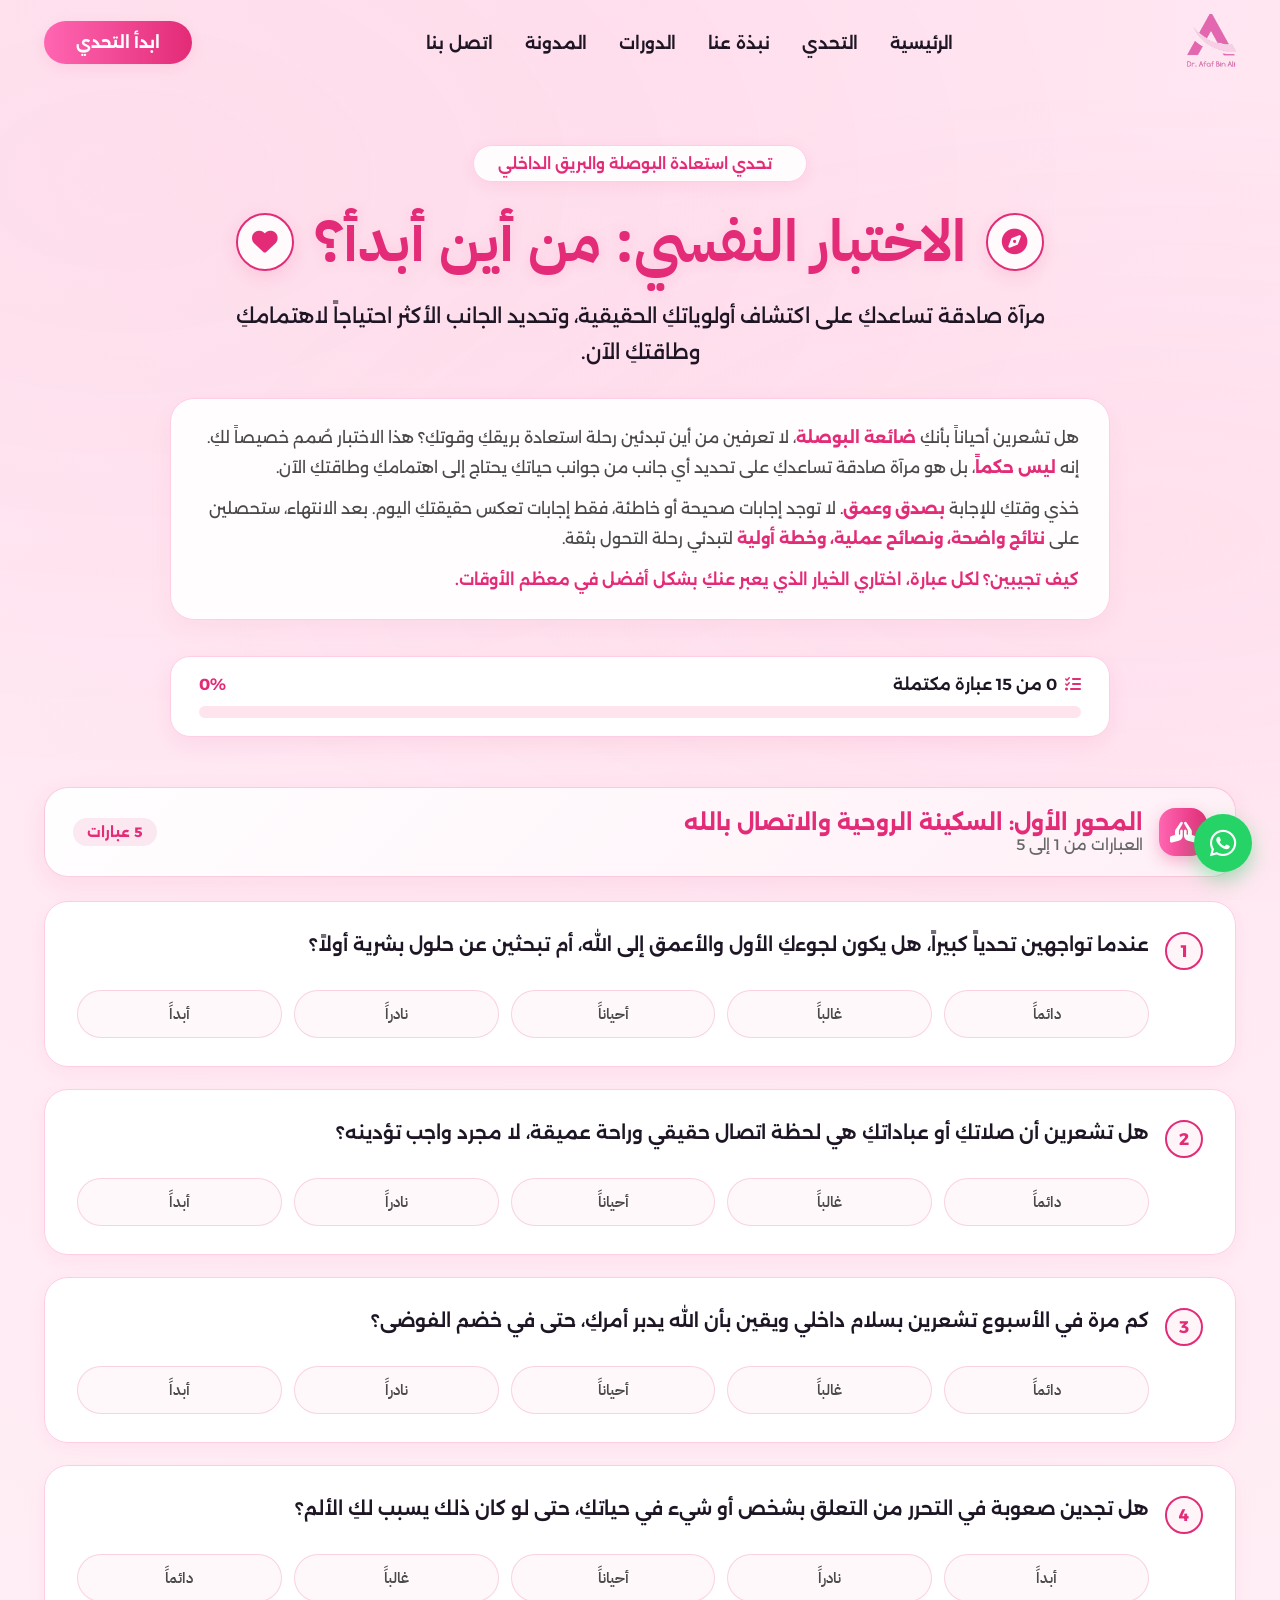
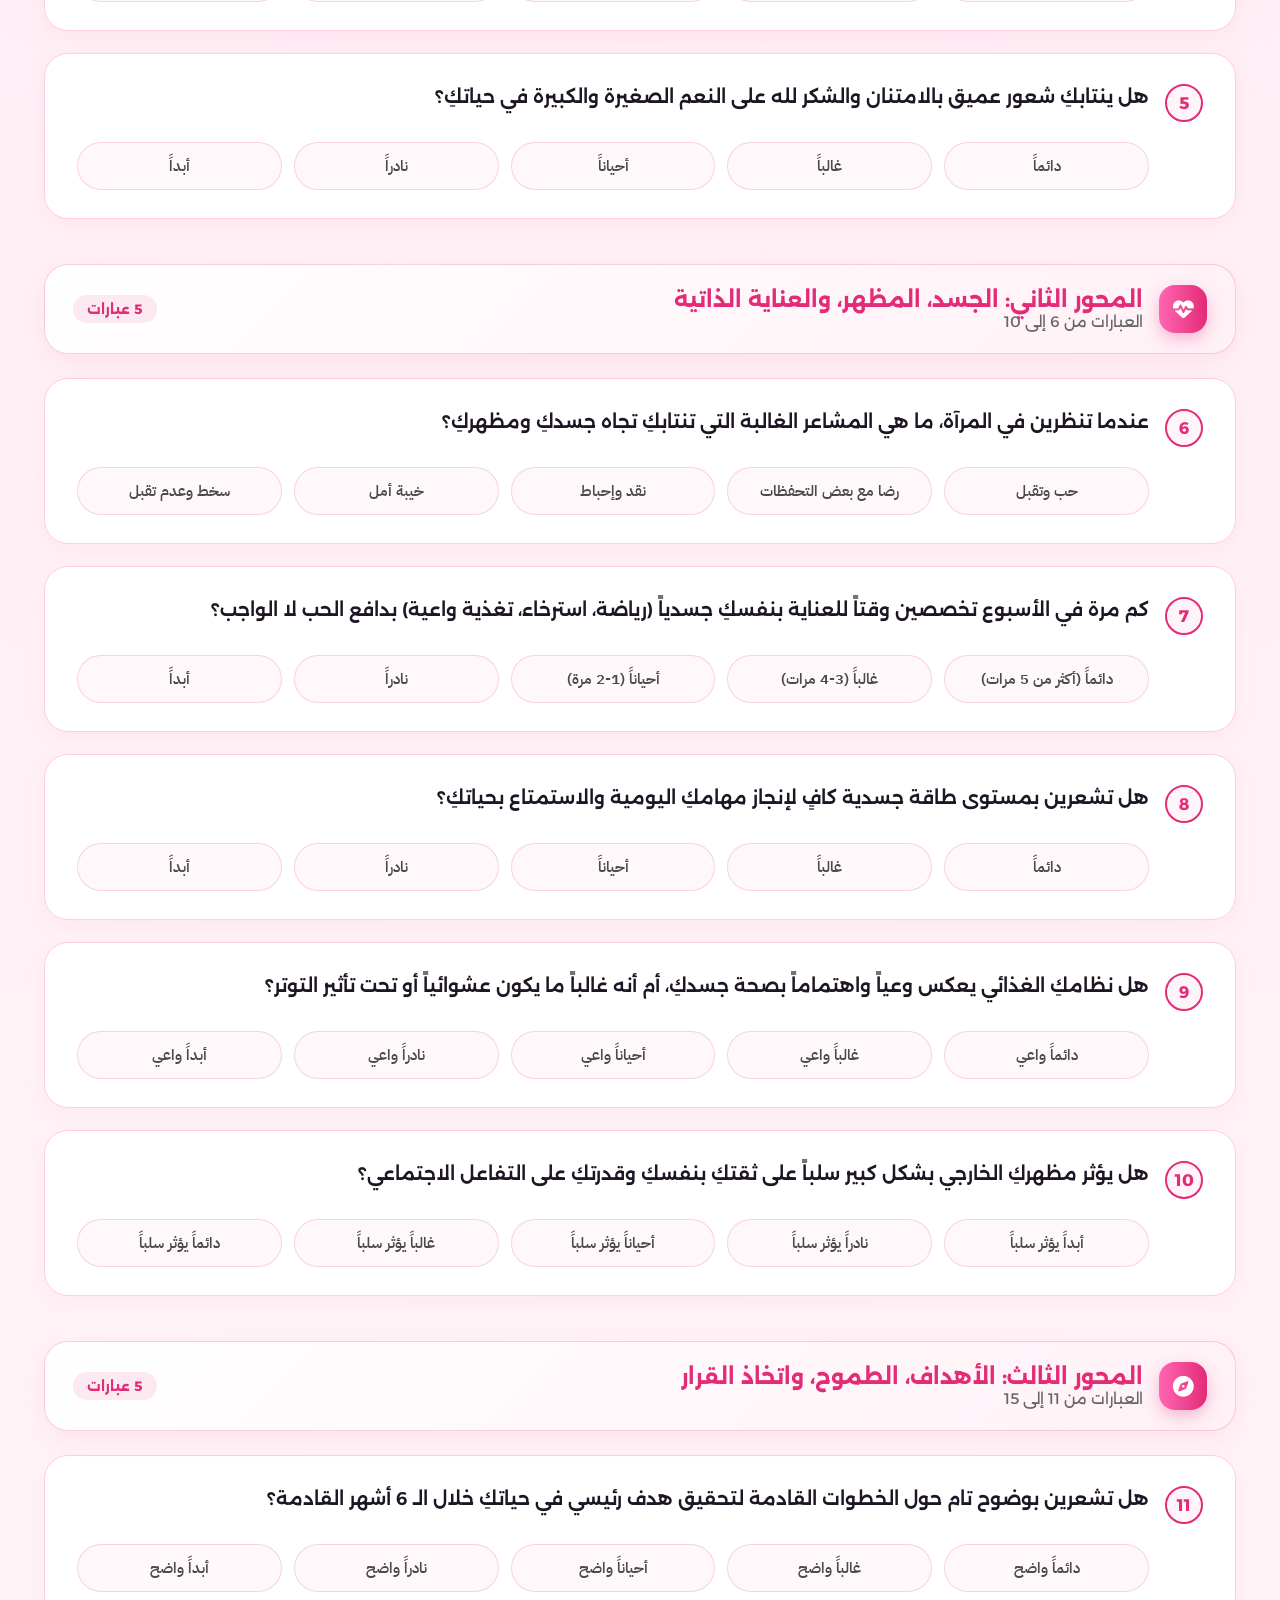
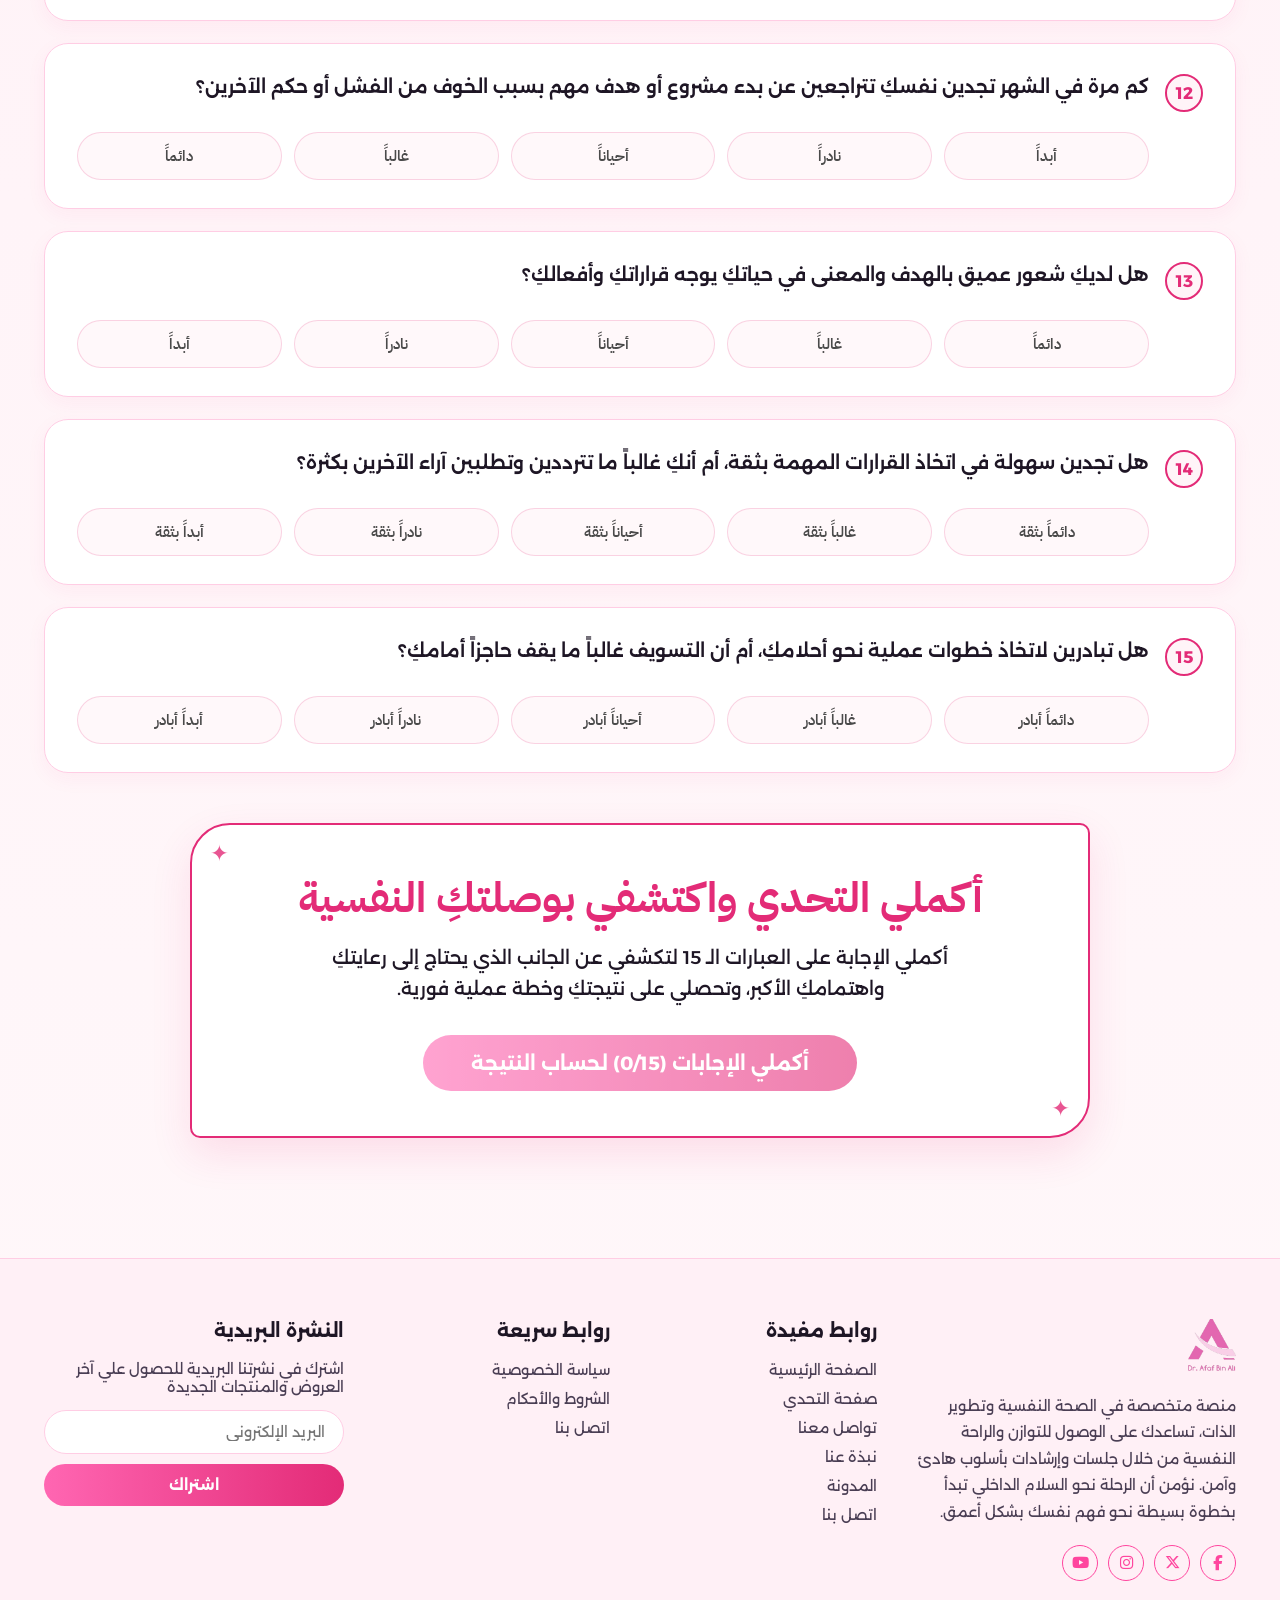
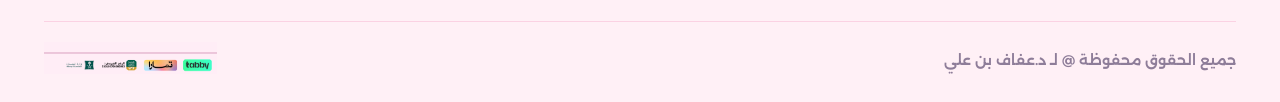
==== challenge.html @ 50ba805c "Initial commit: Complete Dr. Afaf Ben Ali website & assessment challenge page" ====
<!DOCTYPE html>
<html lang="ar" dir="rtl">
<head>
  <meta charset="UTF-8">
  <meta name="viewport" content="width=device-width, initial-scale=1.0">
  <title>الاختبار النفسي: من أين أبدأ؟ | د. عفاف بن علي</title>
  <meta name="description" content="الاختبار النفسي: مرآة صادقة تساعدكِ على اكتشاف أولوياتكِ وتحديد أي جانب من جوانب حياتكِ يحتاج إلى اهتمامكِ الآن لتبدئي رحلة استعادة بريقكِ وقوتكِ.">

  <!-- Google Fonts: IBM Plex Sans Arabic + Cairo -->
  <link rel="preconnect" href="https://fonts.googleapis.com">
  <link rel="preconnect" href="https://fonts.gstatic.com" crossorigin>
  <link href="https://fonts.googleapis.com/css2?family=Cairo:wght@400;600;700;800;900&family=IBM+Plex+Sans+Arabic:wght@400;500;600;700&display=swap" rel="stylesheet">

  <!-- Font Awesome 6 -->
  <link rel="stylesheet" href="https://cdnjs.cloudflare.com/ajax/libs/font-awesome/6.5.1/css/all.min.css">

  <!-- Main Website Styles & Challenge Specific Styles -->
  <link rel="stylesheet" href="index.css">
  <link rel="stylesheet" href="challenge.css">
</head>
<body class="challenge-body">

  <!-- ==================== HEADER / NAVBAR ==================== -->
  <header class="header" id="header">
    <div class="container">
      <nav class="navbar">
        
        <!-- Logo -->
        <a href="index.html" class="brand-logo" id="brandLogo">
          <img src="assets/logo.png" alt="د. عفاف بن علي - Dr. Afaf Ben Ali">
        </a>

        <!-- Desktop Navigation Menu -->
        <ul class="nav-menu" id="navMenu">
          <li><a href="index.html#home" class="nav-link">الرئيسية</a></li>
          <li><a href="challenge.html" class="nav-link active">التحدي</a></li>
          <li><a href="index.html#about" class="nav-link">نبذة عنا</a></li>
          <li><a href="index.html#courses" class="nav-link">الدورات</a></li>
          <li><a href="index.html#blog" class="nav-link">المدونة</a></li>
          <li><a href="index.html#contact" class="nav-link">اتصل بنا</a></li>
        </ul>

        <!-- Header CTA Button -->
        <div class="nav-cta">
          <a href="#assessmentSection" class="btn-pink-pill" id="headerCtaBtn">ابدأ التحدي</a>
        </div>

        <!-- Mobile Toggle Button -->
        <button class="mobile-toggle" id="mobileToggle" aria-label="القائمة">
          <i class="fa-solid fa-bars"></i>
        </button>

      </nav>
    </div>
  </header>

  <!-- ==================== MAIN CONTENT ==================== -->
  <main class="challenge-main">
    <div class="container">

      <!-- HERO / INTRO SECTION -->
      <section class="challenge-hero">
        <div class="challenge-badge-wrap">
          <span class="challenge-badge-icon"><i class="fa-solid fa-sparkles"></i></span>
          <span class="challenge-badge-text">تحدي استعادة البوصلة والبريق الداخلي</span>
        </div>

        <div class="challenge-title-row">
          <div class="challenge-title-emblem"><i class="fa-solid fa-compass"></i></div>
          <h1 class="challenge-h1">الاختبار النفسي: من أين أبدأ؟</h1>
          <div class="challenge-title-emblem"><i class="fa-solid fa-heart"></i></div>
        </div>

        <p class="challenge-subtitle">
          مرآة صادقة تساعدكِ على اكتشاف أولوياتكِ الحقيقية، وتحديد الجانب الأكثر احتياجاً لاهتمامكِ وطاقتكِ الآن.
        </p>

        <!-- Empathetic Orientation Box (From PDF) -->
        <div class="challenge-intro-box">
          <p>
            هل تشعرين أحياناً بأنكِ <strong>ضائعة البوصلة</strong>، لا تعرفين من أين تبدئين رحلة استعادة بريقكِ وقوتكِ؟ 
            هذا الاختبار صُمم خصيصاً لكِ. إنه <strong>ليس حكماً</strong>، بل هو مرآة صادقة تساعدكِ على تحديد أي جانب من جوانب حياتكِ يحتاج إلى اهتمامكِ وطاقتكِ الآن.
          </p>
          <p style="margin-top: 12px;">
            خذي وقتكِ للإجابة <strong>بصدق وعمق</strong>. لا توجد إجابات صحيحة أو خاطئة، فقط إجابات تعكس حقيقتكِ اليوم. بعد الانتهاء، ستحصلين على <strong>نتائج واضحة، ونصائح عملية، وخطة أولية</strong> لتبدئي رحلة التحول بثقة.
          </p>
          <p style="margin-top: 12px; margin-bottom: 0; font-weight: 600; color: var(--primary-pink);">
            كيف تجيبين؟ لكل عبارة، اختاري الخيار الذي يعبر عنكِ بشكل أفضل في معظم الأوقات.
          </p>
        </div>

        <!-- PROGRESS TRACKER CARD -->
        <div class="progress-card">
          <div class="progress-info">
            <span class="progress-label">
              <i class="fa-solid fa-list-check"></i>
              <span id="progressCount">0 من 15 عبارة مكتملة</span>
            </span>
            <span class="progress-percent" id="progressText">0%</span>
          </div>
          <div class="progress-bar-bg">
            <div class="progress-bar-fill" id="progressBarFill"></div>
          </div>
        </div>
      </section>

      <!-- ASSESSMENT QUESTIONS SECTION -->
      <section class="assessment-section" id="assessmentSection">

        <!-- ==================== المحور الأول ==================== -->
        <div class="pillar-section" id="pillar1Section">
          <div class="pillar-header">
            <div class="pillar-title-group">
              <div class="pillar-icon-badge"><i class="fa-solid fa-hands-praying"></i></div>
              <div>
                <h2 class="pillar-title">المحور الأول: السكينة الروحية والاتصال بالله</h2>
                <span style="font-size: 0.95rem; color: #666;">العبارات من 1 إلى 5</span>
              </div>
            </div>
            <span class="pillar-tag">5 عبارات</span>
          </div>

          <!-- Q1 -->
          <div class="question-card" id="qCard1">
            <div class="question-top">
              <div class="question-number">1</div>
              <h3 class="question-text">عندما تواجهين تحدياً كبيراً، هل يكون لجوءكِ الأول والأعمق إلى الله، أم تبحثين عن حلول بشرية أولاً؟</h3>
            </div>
            <div class="options-grid">
              <button type="button" class="option-btn" data-q="1" data-score="5"><i class="fa-solid fa-check"></i>دائماً</button>
              <button type="button" class="option-btn" data-q="1" data-score="4"><i class="fa-solid fa-check"></i>غالباً</button>
              <button type="button" class="option-btn" data-q="1" data-score="3"><i class="fa-solid fa-check"></i>أحياناً</button>
              <button type="button" class="option-btn" data-q="1" data-score="2"><i class="fa-solid fa-check"></i>نادراً</button>
              <button type="button" class="option-btn" data-q="1" data-score="1"><i class="fa-solid fa-check"></i>أبداً</button>
            </div>
          </div>

          <!-- Q2 -->
          <div class="question-card" id="qCard2">
            <div class="question-top">
              <div class="question-number">2</div>
              <h3 class="question-text">هل تشعرين أن صلاتكِ أو عباداتكِ هي لحظة اتصال حقيقي وراحة عميقة، لا مجرد واجب تؤدينه؟</h3>
            </div>
            <div class="options-grid">
              <button type="button" class="option-btn" data-q="2" data-score="5"><i class="fa-solid fa-check"></i>دائماً</button>
              <button type="button" class="option-btn" data-q="2" data-score="4"><i class="fa-solid fa-check"></i>غالباً</button>
              <button type="button" class="option-btn" data-q="2" data-score="3"><i class="fa-solid fa-check"></i>أحياناً</button>
              <button type="button" class="option-btn" data-q="2" data-score="2"><i class="fa-solid fa-check"></i>نادراً</button>
              <button type="button" class="option-btn" data-q="2" data-score="1"><i class="fa-solid fa-check"></i>أبداً</button>
            </div>
          </div>

          <!-- Q3 -->
          <div class="question-card" id="qCard3">
            <div class="question-top">
              <div class="question-number">3</div>
              <h3 class="question-text">كم مرة في الأسبوع تشعرين بسلام داخلي ويقين بأن الله يدبر أمركِ، حتى في خضم الفوضى؟</h3>
            </div>
            <div class="options-grid">
              <button type="button" class="option-btn" data-q="3" data-score="5"><i class="fa-solid fa-check"></i>دائماً</button>
              <button type="button" class="option-btn" data-q="3" data-score="4"><i class="fa-solid fa-check"></i>غالباً</button>
              <button type="button" class="option-btn" data-q="3" data-score="3"><i class="fa-solid fa-check"></i>أحياناً</button>
              <button type="button" class="option-btn" data-q="3" data-score="2"><i class="fa-solid fa-check"></i>نادراً</button>
              <button type="button" class="option-btn" data-q="3" data-score="1"><i class="fa-solid fa-check"></i>أبداً</button>
            </div>
          </div>

          <!-- Q4 -->
          <div class="question-card" id="qCard4">
            <div class="question-top">
              <div class="question-number">4</div>
              <h3 class="question-text">هل تجدين صعوبة في التحرر من التعلق بشخص أو شيء في حياتكِ، حتى لو كان ذلك يسبب لكِ الألم؟</h3>
            </div>
            <div class="options-grid">
              <button type="button" class="option-btn" data-q="4" data-score="5"><i class="fa-solid fa-check"></i>أبداً</button>
              <button type="button" class="option-btn" data-q="4" data-score="4"><i class="fa-solid fa-check"></i>نادراً</button>
              <button type="button" class="option-btn" data-q="4" data-score="3"><i class="fa-solid fa-check"></i>أحياناً</button>
              <button type="button" class="option-btn" data-q="4" data-score="2"><i class="fa-solid fa-check"></i>غالباً</button>
              <button type="button" class="option-btn" data-q="4" data-score="1"><i class="fa-solid fa-check"></i>دائماً</button>
            </div>
          </div>

          <!-- Q5 -->
          <div class="question-card" id="qCard5">
            <div class="question-top">
              <div class="question-number">5</div>
              <h3 class="question-text">هل ينتابكِ شعور عميق بالامتنان والشكر لله على النعم الصغيرة والكبيرة في حياتكِ؟</h3>
            </div>
            <div class="options-grid">
              <button type="button" class="option-btn" data-q="5" data-score="5"><i class="fa-solid fa-check"></i>دائماً</button>
              <button type="button" class="option-btn" data-q="5" data-score="4"><i class="fa-solid fa-check"></i>غالباً</button>
              <button type="button" class="option-btn" data-q="5" data-score="3"><i class="fa-solid fa-check"></i>أحياناً</button>
              <button type="button" class="option-btn" data-q="5" data-score="2"><i class="fa-solid fa-check"></i>نادراً</button>
              <button type="button" class="option-btn" data-q="5" data-score="1"><i class="fa-solid fa-check"></i>أبداً</button>
            </div>
          </div>

        </div>

        <!-- ==================== المحور الثاني ==================== -->
        <div class="pillar-section" id="pillar2Section">
          <div class="pillar-header">
            <div class="pillar-title-group">
              <div class="pillar-icon-badge"><i class="fa-solid fa-heart-pulse"></i></div>
              <div>
                <h2 class="pillar-title">المحور الثاني: الجسد، المظهر، والعناية الذاتية</h2>
                <span style="font-size: 0.95rem; color: #666;">العبارات من 6 إلى 10</span>
              </div>
            </div>
            <span class="pillar-tag">5 عبارات</span>
          </div>

          <!-- Q6 -->
          <div class="question-card" id="qCard6">
            <div class="question-top">
              <div class="question-number">6</div>
              <h3 class="question-text">عندما تنظرين في المرآة، ما هي المشاعر الغالبة التي تنتابكِ تجاه جسدكِ ومظهركِ؟</h3>
            </div>
            <div class="options-grid" style="grid-template-columns: repeat(auto-fit, minmax(160px, 1fr));">
              <button type="button" class="option-btn" data-q="6" data-score="5"><i class="fa-solid fa-check"></i>حب وتقبل</button>
              <button type="button" class="option-btn" data-q="6" data-score="4"><i class="fa-solid fa-check"></i>رضا مع بعض التحفظات</button>
              <button type="button" class="option-btn" data-q="6" data-score="3"><i class="fa-solid fa-check"></i>نقد وإحباط</button>
              <button type="button" class="option-btn" data-q="6" data-score="2"><i class="fa-solid fa-check"></i>خيبة أمل</button>
              <button type="button" class="option-btn" data-q="6" data-score="1"><i class="fa-solid fa-check"></i>سخط وعدم تقبل</button>
            </div>
          </div>

          <!-- Q7 -->
          <div class="question-card" id="qCard7">
            <div class="question-top">
              <div class="question-number">7</div>
              <h3 class="question-text">كم مرة في الأسبوع تخصصين وقتاً للعناية بنفسكِ جسدياً (رياضة، استرخاء، تغذية واعية) بدافع الحب لا الواجب؟</h3>
            </div>
            <div class="options-grid" style="grid-template-columns: repeat(auto-fit, minmax(150px, 1fr));">
              <button type="button" class="option-btn" data-q="7" data-score="5"><i class="fa-solid fa-check"></i>دائماً (أكثر من 5 مرات)</button>
              <button type="button" class="option-btn" data-q="7" data-score="4"><i class="fa-solid fa-check"></i>غالباً (3-4 مرات)</button>
              <button type="button" class="option-btn" data-q="7" data-score="3"><i class="fa-solid fa-check"></i>أحياناً (1-2 مرة)</button>
              <button type="button" class="option-btn" data-q="7" data-score="2"><i class="fa-solid fa-check"></i>نادراً</button>
              <button type="button" class="option-btn" data-q="7" data-score="1"><i class="fa-solid fa-check"></i>أبداً</button>
            </div>
          </div>

          <!-- Q8 -->
          <div class="question-card" id="qCard8">
            <div class="question-top">
              <div class="question-number">8</div>
              <h3 class="question-text">هل تشعرين بمستوى طاقة جسدية كافٍ لإنجاز مهامكِ اليومية والاستمتاع بحياتكِ؟</h3>
            </div>
            <div class="options-grid">
              <button type="button" class="option-btn" data-q="8" data-score="5"><i class="fa-solid fa-check"></i>دائماً</button>
              <button type="button" class="option-btn" data-q="8" data-score="4"><i class="fa-solid fa-check"></i>غالباً</button>
              <button type="button" class="option-btn" data-q="8" data-score="3"><i class="fa-solid fa-check"></i>أحياناً</button>
              <button type="button" class="option-btn" data-q="8" data-score="2"><i class="fa-solid fa-check"></i>نادراً</button>
              <button type="button" class="option-btn" data-q="8" data-score="1"><i class="fa-solid fa-check"></i>أبداً</button>
            </div>
          </div>

          <!-- Q9 -->
          <div class="question-card" id="qCard9">
            <div class="question-top">
              <div class="question-number">9</div>
              <h3 class="question-text">هل نظامكِ الغذائي يعكس وعياً واهتماماً بصحة جسدكِ، أم أنه غالباً ما يكون عشوائياً أو تحت تأثير التوتر؟</h3>
            </div>
            <div class="options-grid">
              <button type="button" class="option-btn" data-q="9" data-score="5"><i class="fa-solid fa-check"></i>دائماً واعي</button>
              <button type="button" class="option-btn" data-q="9" data-score="4"><i class="fa-solid fa-check"></i>غالباً واعي</button>
              <button type="button" class="option-btn" data-q="9" data-score="3"><i class="fa-solid fa-check"></i>أحياناً واعي</button>
              <button type="button" class="option-btn" data-q="9" data-score="2"><i class="fa-solid fa-check"></i>نادراً واعي</button>
              <button type="button" class="option-btn" data-q="9" data-score="1"><i class="fa-solid fa-check"></i>أبداً واعي</button>
            </div>
          </div>

          <!-- Q10 -->
          <div class="question-card" id="qCard10">
            <div class="question-top">
              <div class="question-number">10</div>
              <h3 class="question-text">هل يؤثر مظهركِ الخارجي بشكل كبير سلباً على ثقتكِ بنفسكِ وقدرتكِ على التفاعل الاجتماعي؟</h3>
            </div>
            <div class="options-grid" style="grid-template-columns: repeat(auto-fit, minmax(150px, 1fr));">
              <button type="button" class="option-btn" data-q="10" data-score="5"><i class="fa-solid fa-check"></i>أبداً يؤثر سلباً</button>
              <button type="button" class="option-btn" data-q="10" data-score="4"><i class="fa-solid fa-check"></i>نادراً يؤثر سلباً</button>
              <button type="button" class="option-btn" data-q="10" data-score="3"><i class="fa-solid fa-check"></i>أحياناً يؤثر سلباً</button>
              <button type="button" class="option-btn" data-q="10" data-score="2"><i class="fa-solid fa-check"></i>غالباً يؤثر سلباً</button>
              <button type="button" class="option-btn" data-q="10" data-score="1"><i class="fa-solid fa-check"></i>دائماً يؤثر سلباً</button>
            </div>
          </div>

        </div>

        <!-- ==================== المحور الثالث ==================== -->
        <div class="pillar-section" id="pillar3Section">
          <div class="pillar-header">
            <div class="pillar-title-group">
              <div class="pillar-icon-badge"><i class="fa-solid fa-compass"></i></div>
              <div>
                <h2 class="pillar-title">المحور الثالث: الأهداف، الطموح، واتخاذ القرار</h2>
                <span style="font-size: 0.95rem; color: #666;">العبارات من 11 إلى 15</span>
              </div>
            </div>
            <span class="pillar-tag">5 عبارات</span>
          </div>

          <!-- Q11 -->
          <div class="question-card" id="qCard11">
            <div class="question-top">
              <div class="question-number">11</div>
              <h3 class="question-text">هل تشعرين بوضوح تام حول الخطوات القادمة لتحقيق هدف رئيسي في حياتكِ خلال الـ 6 أشهر القادمة؟</h3>
            </div>
            <div class="options-grid">
              <button type="button" class="option-btn" data-q="11" data-score="5"><i class="fa-solid fa-check"></i>دائماً واضح</button>
              <button type="button" class="option-btn" data-q="11" data-score="4"><i class="fa-solid fa-check"></i>غالباً واضح</button>
              <button type="button" class="option-btn" data-q="11" data-score="3"><i class="fa-solid fa-check"></i>أحياناً واضح</button>
              <button type="button" class="option-btn" data-q="11" data-score="2"><i class="fa-solid fa-check"></i>نادراً واضح</button>
              <button type="button" class="option-btn" data-q="11" data-score="1"><i class="fa-solid fa-check"></i>أبداً واضح</button>
            </div>
          </div>

          <!-- Q12 -->
          <div class="question-card" id="qCard12">
            <div class="question-top">
              <div class="question-number">12</div>
              <h3 class="question-text">كم مرة في الشهر تجدين نفسكِ تتراجعين عن بدء مشروع أو هدف مهم بسبب الخوف من الفشل أو حكم الآخرين؟</h3>
            </div>
            <div class="options-grid">
              <button type="button" class="option-btn" data-q="12" data-score="5"><i class="fa-solid fa-check"></i>أبداً</button>
              <button type="button" class="option-btn" data-q="12" data-score="4"><i class="fa-solid fa-check"></i>نادراً</button>
              <button type="button" class="option-btn" data-q="12" data-score="3"><i class="fa-solid fa-check"></i>أحياناً</button>
              <button type="button" class="option-btn" data-q="12" data-score="2"><i class="fa-solid fa-check"></i>غالباً</button>
              <button type="button" class="option-btn" data-q="12" data-score="1"><i class="fa-solid fa-check"></i>دائماً</button>
            </div>
          </div>

          <!-- Q13 -->
          <div class="question-card" id="qCard13">
            <div class="question-top">
              <div class="question-number">13</div>
              <h3 class="question-text">هل لديكِ شعور عميق بالهدف والمعنى في حياتكِ يوجه قراراتكِ وأفعالكِ؟</h3>
            </div>
            <div class="options-grid">
              <button type="button" class="option-btn" data-q="13" data-score="5"><i class="fa-solid fa-check"></i>دائماً</button>
              <button type="button" class="option-btn" data-q="13" data-score="4"><i class="fa-solid fa-check"></i>غالباً</button>
              <button type="button" class="option-btn" data-q="13" data-score="3"><i class="fa-solid fa-check"></i>أحياناً</button>
              <button type="button" class="option-btn" data-q="13" data-score="2"><i class="fa-solid fa-check"></i>نادراً</button>
              <button type="button" class="option-btn" data-q="13" data-score="1"><i class="fa-solid fa-check"></i>أبداً</button>
            </div>
          </div>

          <!-- Q14 -->
          <div class="question-card" id="qCard14">
            <div class="question-top">
              <div class="question-number">14</div>
              <h3 class="question-text">هل تجدين سهولة في اتخاذ القرارات المهمة بثقة، أم أنكِ غالباً ما تترددين وتطلبين آراء الآخرين بكثرة؟</h3>
            </div>
            <div class="options-grid">
              <button type="button" class="option-btn" data-q="14" data-score="5"><i class="fa-solid fa-check"></i>دائماً بثقة</button>
              <button type="button" class="option-btn" data-q="14" data-score="4"><i class="fa-solid fa-check"></i>غالباً بثقة</button>
              <button type="button" class="option-btn" data-q="14" data-score="3"><i class="fa-solid fa-check"></i>أحياناً بثقة</button>
              <button type="button" class="option-btn" data-q="14" data-score="2"><i class="fa-solid fa-check"></i>نادراً بثقة</button>
              <button type="button" class="option-btn" data-q="14" data-score="1"><i class="fa-solid fa-check"></i>أبداً بثقة</button>
            </div>
          </div>

          <!-- Q15 -->
          <div class="question-card" id="qCard15">
            <div class="question-top">
              <div class="question-number">15</div>
              <h3 class="question-text">هل تبادرين لاتخاذ خطوات عملية نحو أحلامكِ، أم أن التسويف غالباً ما يقف حاجزاً أمامكِ؟</h3>
            </div>
            <div class="options-grid">
              <button type="button" class="option-btn" data-q="15" data-score="5"><i class="fa-solid fa-check"></i>دائماً أبادر</button>
              <button type="button" class="option-btn" data-q="15" data-score="4"><i class="fa-solid fa-check"></i>غالباً أبادر</button>
              <button type="button" class="option-btn" data-q="15" data-score="3"><i class="fa-solid fa-check"></i>أحياناً أبادر</button>
              <button type="button" class="option-btn" data-q="15" data-score="2"><i class="fa-solid fa-check"></i>نادراً أبادر</button>
              <button type="button" class="option-btn" data-q="15" data-score="1"><i class="fa-solid fa-check"></i>أبداً أبادر</button>
            </div>
          </div>

        </div>

        <!-- ==================== SIGNATURE CHALLENGE CARD (From Challenge.pdf) ==================== -->
        <div class="challenge-cta-card">
          <span class="sparkle-top">✦</span>
          <span class="sparkle-bottom">✦</span>

          <h2 class="challenge-cta-title">أكملي التحدي واكتشفي بوصلتكِ النفسية</h2>
          <p class="challenge-cta-desc">
            أكملي الإجابة على العبارات الـ 15 لتكشفي عن الجانب الذي يحتاج إلى رعايتكِ واهتمامكِ الأكبر، وتحصلي على نتيجتكِ وخطة عملية فورية.
          </p>

          <button type="button" class="btn-calculate" id="calculateBtn" disabled>
            أكملي الإجابات (0/15) لحساب النتيجة
          </button>
        </div>

      </section>

      <!-- ==================== DYNAMIC RESULTS SECTION ==================== -->
      <section class="results-container" id="resultsContainer">
        
        <div class="results-card-main">
          
          <div class="results-badge-header">
            <div class="results-star-badge">
              <i class="fa-solid fa-sparkles"></i>
              <span>نتيجة التحليل النفسي المخصص لكِ</span>
            </div>
          </div>

          <h2 class="results-title">تهانينا على إكمال هذا الاختبار الصادق!</h2>
          <p class="results-intro-p">
            شجاعتكِ في مواجهة ذاتكِ هي الخطوة الأولى نحو التحول الحقيقي. لقد كشف هذا الاختبار عن بوصلتكِ الداخلية، وأشار إلى الجانب الذي يحتاج إلى رعايتكِ واهتمامكِ الأكبر الآن.
          </p>

          <!-- Overall Level Banner -->
          <div class="level-stage-banner">
            <div class="level-stage-icon">
              <i id="stageIcon" class="fa-solid fa-sun"></i>
            </div>
            <div class="level-stage-info" style="flex-grow: 1;">
              <h3 id="stageTitle">مرحلة التوازن والوعي</h3>
              <p id="stageDesc">مستوى وعيكِ متقدم، وهذه الخطة مصممة خصيصاً لمساعدتكِ على سد الفجوات والانطلاق بثقة.</p>
            </div>
            <div class="total-score-badge" style="background: rgba(227, 43, 119, 0.08); border: 2px solid var(--primary-pink); border-radius: 20px; padding: 14px 24px; text-align: center; min-width: 140px; flex-shrink: 0;">
              <span style="display: block; font-size: 0.9rem; font-weight: 700; color: #555;">المجموع الكلي</span>
              <span id="totalScoreDisplay" style="display: block; font-size: 1.8rem; font-weight: 800; color: var(--primary-pink); direction: ltr;">-- / 75</span>
            </div>
          </div>

          <!-- Pillars Score Cards -->
          <div class="score-overview-grid">
            
            <!-- Pillar 1 Card -->
            <div class="pillar-score-card" id="pillarCard1">
              <div class="pillar-score-icon"><i class="fa-solid fa-hands-praying"></i></div>
              <div class="pillar-score-name">السكينة الروحية والاتصال بالله</div>
              <div class="pillar-score-num" id="p1ScoreDisplay">-- / 25</div>
            </div>

            <!-- Pillar 2 Card -->
            <div class="pillar-score-card" id="pillarCard2">
              <div class="pillar-score-icon"><i class="fa-solid fa-heart-pulse"></i></div>
              <div class="pillar-score-name">الجسد، المظهر، والعناية الذاتية</div>
              <div class="pillar-score-num" id="p2ScoreDisplay">-- / 25</div>
            </div>

            <!-- Pillar 3 Card -->
            <div class="pillar-score-card" id="pillarCard3">
              <div class="pillar-score-icon"><i class="fa-solid fa-compass"></i></div>
              <div class="pillar-score-name">الأهداف، الطموح، واتخاذ القرار</div>
              <div class="pillar-score-num" id="p3ScoreDisplay">-- / 25</div>
            </div>

          </div>

          <!-- Detailed Pillar Diagnosis & Actions Card -->
          <div class="recommendation-card">
            <div class="recommendation-header">
              <i class="fa-solid fa-bullseye"></i>
              <h3 id="lowestPillarTitle">المحور الذي يحتاج اهتمامكِ الأكبر</h3>
            </div>

            <p class="recommendation-diagnosis" id="lowestPillarDiagnosis">
              جاري تحليل البيانات...
            </p>

            <h4 class="action-steps-title">
              <i class="fa-solid fa-shoe-prints"></i>
              <span>خطوات عملية يمكنكِ البدء بها فوراً:</span>
            </h4>

            <div class="action-steps-grid" id="actionStepsGrid">
              <!-- Dynamically populated -->
            </div>

            <!-- How Dr Afaf Helps -->
            <div class="dr-help-box">
              <h4>
                <i class="fa-solid fa-user-doctor"></i>
                <span>كيف ستساعدكِ د. عفاف في هذا الجانب:</span>
              </h4>
              <p id="drAfafHelpText">
                في «تحدي الحياة الطيبة»، ستتعلمين أدوات عملية متخصصة لاستعادة توازنك الداخلي.
              </p>
            </div>
          </div>

          <!-- FREE CHALLENGE INVITATION (From PDF) -->
          <div class="free-challenge-invite">
            <h3>خطوتكِ التالية نحو استعادة بريقكِ</h3>
            <p>
              لأننا نؤمن بأن كل امرأة تستحق أن تعيش حياة مليئة بالسكينة والقوة، ندعوكِ للانضمام إلى <strong>«تحدي الحياة الطيبة» المجاني!</strong>
            </p>

            <ul class="free-challenge-benefits">
              <li>
                <i class="fa-solid fa-circle-check"></i>
                <span>تعزيز الاتصال الروحي مع الله وبناء السلام الداخلي العميق.</span>
              </li>
              <li>
                <i class="fa-solid fa-circle-check"></i>
                <span>تحسين الصحة النفسية والجسدية والتخلص من الأنماط السلبية المرهقة.</span>
              </li>
              <li>
                <i class="fa-solid fa-circle-check"></i>
                <span>اكتشاف الشغف وبناء حياة متوازنة مليئة بالوعي، العلاقات الصحية، والالتزام اليومي بالنمو.</span>
              </li>
            </ul>

            <a href="https://wa.me/?text=%D9%85%D8%B1%D8%AD%D8%A8%D8%A7%D9%8B%20%D8%AF.%20%D8%B9%D9%81%D8%A7%D9%81%D8%8C%20%D8%A3%D9%83%D9%85%D9%84%D8%AA%20%D8%A7%D9%84%D8%A7%D8%AE%D8%AA%D8%A8%D8%A7%D8%B1%20%D8%A7%D9%84%D9%86%D9%81%D8%B3%D9%8A%20%D9%88%D8%A3%D8%B1%D8%BA%D8%A8%20%D8%A8%D8%A7%D9%84%D8%A7%D9%86%D8%B6%D9%85%D8%A7%D9%85%20%D9%84%D8%AA%D8%AD%D8%AF%D9%8A%20%D8%A7%D9%84%D8%AD%D9%8A%D8%A7%D8%A9%20%D8%A7%D9%84%D8%B7%D9%8A%D8%A8%D8%A9%20%D8%A7%D9%84%D9%85%D8%AC%D8%A7%D9%86%D9%8A" target="_blank" class="btn-join-white" id="joinChallengeBtn">
              <i class="fa-solid fa-paper-plane"></i>
              <span>انضمي إلى التحدي المجاني الآن!</span>
            </a>
          </div>

          <!-- Retake Button -->
          <div class="retake-btn-wrap">
            <button type="button" class="btn-retake" id="retakeBtn">
              <i class="fa-solid fa-rotate-right"></i>
              <span>إعادة الاختبار من جديد</span>
            </button>
          </div>

        </div>

      </section>

    </div>
  </main>

  <!-- ==================== FOOTER SECTION ==================== -->
  <footer class="site-footer" id="contact">
    <div class="container">
      <div class="footer-grid">
        
        <!-- Col 1: Brand & Bio -->
        <div class="footer-brand">
          <img src="assets/logo.png" alt="د. عفاف بن علي" class="footer-logo">
          <p class="footer-desc">
            منصة متخصصة في الصحة النفسية وتطوير الذات، تساعدك على الوصول للتوازن والراحة النفسية من خلال جلسات وإرشادات بأسلوب هادئ وآمن. نؤمن أن الرحلة نحو السلام الداخلي تبدأ بخطوة بسيطة نحو فهم نفسك بشكل أعمق.
          </p>

          <!-- Social Links -->
          <div class="social-links">
            <a href="#" class="social-link" aria-label="Facebook"><i class="fa-brands fa-facebook-f"></i></a>
            <a href="#" class="social-link" aria-label="Twitter"><i class="fa-brands fa-x-twitter"></i></a>
            <a href="#" class="social-link" aria-label="Instagram"><i class="fa-brands fa-instagram"></i></a>
            <a href="#" class="social-link" aria-label="YouTube"><i class="fa-brands fa-youtube"></i></a>
          </div>
        </div>

        <!-- Col 2: Useful Links -->
        <div class="footer-column">
          <h3 class="footer-heading">روابط مفيدة</h3>
          <ul class="footer-menu">
            <li><a href="index.html#home">الصفحة الرئيسية</a></li>
            <li><a href="challenge.html">صفحة التحدي</a></li>
            <li><a href="index.html#contact">تواصل معنا</a></li>
            <li><a href="index.html#about">نبذة عنا</a></li>
            <li><a href="index.html#blog">المدونة</a></li>
            <li><a href="index.html#contact">اتصل بنا</a></li>
          </ul>
        </div>

        <!-- Col 3: Quick Links -->
        <div class="footer-column">
          <h3 class="footer-heading">روابط سريعة</h3>
          <ul class="footer-menu">
            <li><a href="#privacy">سياسة الخصوصية</a></li>
            <li><a href="#terms">الشروط والأحكام</a></li>
            <li><a href="index.html#contact">اتصل بنا</a></li>
          </ul>
        </div>

        <!-- Col 4: Newsletter Box -->
        <div class="footer-column">
          <h3 class="footer-heading">النشرة البريدية</h3>
          <p class="newsletter-text">
            اشترك في نشرتنا البريدية للحصول علي آخر العروض والمنتجات الجديدة
          </p>
          
          <form class="newsletter-form" id="newsletterForm">
            <input type="email" placeholder="البريد الإلكتروني" class="input-pill" required id="newsletterInput">
            <button type="submit" class="btn-sub" id="newsletterSubmitBtn">اشتراك</button>
          </form>
        </div>

      </div>

      <!-- Bottom Bar & Payment Badges -->
      <div class="footer-bottom">
        <div class="copyright">
          جميع الحقوق محفوظة @ لـ د.عفاف بن علي
        </div>

        <div class="payment-badges">
          <img src="assets/images/payment_badges.png" alt="وسائل الدفع: تابي، تمارا، مدى، السجل التجاري" class="payment-img">
        </div>
      </div>

    </div>
  </footer>

  <!-- ==================== FLOATING WHATSAPP BUTTON ==================== -->
  <a href="https://wa.me/" target="_blank" rel="noopener noreferrer" class="whatsapp-float" aria-label="تواصل عبر واتساب" id="whatsappBtn">
    <i class="fa-brands fa-whatsapp"></i>
  </a>

  <!-- Scripts -->
  <script src="app.js"></script>
  <script src="challenge.js"></script>
</body>
</html>
---- index.css ----
/* ==========================================================================
   DR. AFAF BEN ALI - FLUSH FAR LEFT HERO OVERLAY SYSTEM (الشماااااااااااااال)
   ========================================================================== */

@import url('https://fonts.googleapis.com/css2?family=IBM+Plex+Sans+Arabic:wght@400;500;600;700&family=Alexandria:wght@300;400;500;600;700;800;900&family=Cairo:wght@400;600;700;800;900&display=swap');

:root {
  --primary-pink: #E32B77;
  --bright-pink: #FF459E;
  --soft-pink-bg: #FFF0F6;
  --card-border: #FFCDE4;
  --text-dark: #1E1625;
  --text-body: #4A3E54;
  --text-muted: #8E7D99;
  --white: #FFFFFF;
  
  --btn-gradient: linear-gradient(90deg, #FF66B2 0%, #E32B77 100%);
  
  --shadow-sm: 0 4px 15px rgba(227, 43, 119, 0.08);
  --shadow-md: 0 12px 35px rgba(227, 43, 119, 0.14);
  --shadow-glow: 0 15px 35px rgba(255, 69, 158, 0.35);

  --font-main: 'Alexandria', 'Cairo', system-ui, sans-serif;
  --transition: all 0.3s cubic-bezier(0.16, 1, 0.3, 1);
}

*, *::before, *::after {
  box-sizing: border-box;
  margin: 0;
  padding: 0;
}

html, body {
  width: 100%;
  overflow-x: hidden;
  direction: rtl;
  scroll-behavior: smooth;
  font-family: var(--font-main);
  background-color: #FFF0F6;
  color: var(--text-dark);
}

a { text-decoration: none; color: inherit; transition: var(--transition); }
button { font-family: var(--font-main); border: none; outline: none; cursor: pointer; transition: var(--transition); }

.container {
  width: 100%;
  max-width: 1240px;
  margin: 0 auto;
  padding: 0 24px;
  position: relative;
}

/* ==================== SITE HEADER ==================== */
.site-header {
  position: relative;
  width: 100%;
  z-index: 1000;
  background: rgba(255, 240, 246, 0.96);
  backdrop-filter: blur(14px);
  -webkit-backdrop-filter: blur(14px);
  border-bottom: 1px solid rgba(255, 205, 228, 0.6);
}

.navbar {
  display: flex;
  align-items: center;
  justify-content: space-between;
  height: 85px;
}

.brand-logo img {
  height: 54px;
  width: auto;
  object-fit: contain;
}

.nav-menu {
  display: flex;
  align-items: center;
  gap: 32px;
  list-style: none;
}

.nav-link {
  font-size: 1.05rem;
  font-weight: 600;
  color: var(--text-dark);
  position: relative;
  padding: 6px 0;
}

.nav-link:hover, .nav-link.active {
  color: var(--bright-pink);
  font-weight: 700;
}

.nav-link.active::after {
  content: '';
  position: absolute;
  bottom: -4px;
  left: 0;
  right: 0;
  height: 3px;
  background: var(--bright-pink);
  border-radius: 99px;
}

.btn-pink-pill {
  padding: 12px 32px;
  font-size: 1rem;
  font-weight: 700;
  border-radius: 999px;
  background: var(--btn-gradient);
  color: var(--white);
  box-shadow: var(--shadow-sm);
  display: inline-flex;
  align-items: center;
  justify-content: center;
}

.btn-pink-pill:hover {
  transform: translateY(-2px);
  box-shadow: var(--shadow-glow);
}

.mobile-toggle {
  display: none;
  background: transparent;
  font-size: 1.8rem;
  color: var(--bright-pink);
}

/* ==========================================================================
/* ==========================================================================
   HERO SECTION - TEXT & BUTTONS POSITIONED ON THE LEFT (FIGMA & PDF DESIGN)
   ========================================================================== */
.hero-section {
  position: relative;
  width: 100%;
  min-height: 680px;
  background-image: url('assets/main_banner.png');
  background-repeat: no-repeat;
  background-position: right top;
  background-size: cover;
  display: flex;
  align-items: center;
  overflow: hidden;
}

.hero-mobile-visual {
  display: none;
}

.hero-container {
  display: flex;
  align-items: center;
  justify-content: flex-end; /* In RTL (dir="rtl"), flex-end is the LEFT SIDE! */
  width: 100%;
  max-width: 100%;
  padding-left: 20px;
  padding-right: 20px;
  margin: 0;
  height: 100%;
}

.hero-content {
  width: 100%;
  max-width: 873px;
  margin-right: auto; /* In RTL, pushes the element completely to the LEFT edge */
  margin-left: 0;
  text-align: center; /* Figma Horizontal align: Center */
  z-index: 10;
}

.hero-title {
  font-family: 'IBM Plex Sans Arabic', sans-serif;
  font-weight: 600;
  font-size: clamp(2.8rem, 6.2vw, 130px);
  line-height: clamp(3.1rem, 6.8vw, 145px);
  letter-spacing: 0;
  margin-bottom: 24px;
  text-align: center;
  text-shadow: 0 2px 14px rgba(255, 255, 255, 0.95);
}

.hero-title-line {
  display: block;
  text-align: center;
}

.hero-title .pink-title {
  color: var(--primary-pink);
  font-family: 'IBM Plex Sans Arabic', sans-serif;
  font-weight: 600;
}

.hero-title .dark-title {
  display: block;
  font-family: 'IBM Plex Sans Arabic', sans-serif;
  font-size: clamp(1.8rem, 3.8vw, 75px);
  line-height: 1.25;
  font-weight: 600;
  color: var(--text-dark);
  margin-top: 14px;
  position: relative;
  width: fit-content;
  margin-right: auto;
  margin-left: auto;
  text-align: center;
}

.hero-title .title-underline {
  display: block;
  width: 100%;
  height: 4px;
  background: var(--text-dark);
  border-radius: 2px;
  margin-top: 8px;
}

.hero-buttons {
  display: flex;
  align-items: center;
  justify-content: center;
  gap: 16px;
  margin-top: 32px;
}

/* Button 1 (Right in RTL): Solid Pink */
.btn-hero-fill {
  padding: 14px 40px;
  font-size: 1.1rem;
  font-weight: 700;
  color: var(--white);
  background: var(--btn-gradient);
  border-radius: 999px;
  box-shadow: var(--shadow-glow);
  display: inline-flex;
  align-items: center;
  justify-content: center;
  white-space: nowrap;
}

.btn-hero-fill:hover {
  transform: translateY(-3px);
  box-shadow: 0 16px 36px rgba(227, 43, 119, 0.45);
}

/* Button 2 (Left in RTL): Outline Pink */
.btn-hero-outline {
  padding: 14px 40px;
  font-size: 1.1rem;
  font-weight: 700;
  color: var(--text-dark);
  background: rgba(255, 255, 255, 0.95);
  border: 2px solid var(--primary-pink);
  border-radius: 999px;
  box-shadow: var(--shadow-sm);
  display: inline-flex;
  align-items: center;
  justify-content: center;
  white-space: nowrap;
  backdrop-filter: blur(8px);
  -webkit-backdrop-filter: blur(8px);
}

.btn-hero-outline:hover {
  background: rgba(227, 43, 119, 0.08);
  color: var(--primary-pink);
  transform: translateY(-3px);
}

/* ==================== STATS SECTION ==================== */
.stats-section {
  padding: 40px 0 50px 0;
  position: relative;
  z-index: 20;
}

.stats-card {
  background: var(--white);
  border: 2px solid var(--card-border);
  border-radius: 36px;
  padding: 34px 40px;
  box-shadow: 0 12px 35px rgba(227, 43, 119, 0.08);
  display: grid;
  grid-template-columns: repeat(3, 1fr);
  align-items: center;
  position: relative;
}

.stats-card::before, .stats-card::after {
  content: '✦';
  position: absolute;
  color: var(--bright-pink);
  font-size: 1.2rem;
}

.stats-card::before { top: 18px; left: 24px; }
.stats-card::after { bottom: 18px; right: 24px; }

.stat-item {
  text-align: center;
  position: relative;
  padding: 0 16px;
}

.stat-item:not(:last-child)::after {
  content: '';
  position: absolute;
  top: 15%;
  left: 0;
  height: 70%;
  width: 1.5px;
  background: var(--card-border);
}

.stat-number {
  font-size: 3.6rem;
  font-weight: 800;
  color: var(--bright-pink);
  line-height: 1.1;
  direction: ltr;
  display: inline-block;
}

.stat-label {
  font-size: 1.15rem;
  font-weight: 700;
  color: var(--text-dark);
  margin-top: 6px;
}

/* ==================== ABOUT SECTION ==================== */
.about-section {
  padding: 50px 0 80px 0;
  background: radial-gradient(circle at 20% 50%, rgba(255, 192, 223, 0.35) 0%, rgba(255, 240, 246, 0) 70%);
}

.about-grid {
  display: grid;
  grid-template-columns: 1.15fr 1fr;
  align-items: center;
  gap: 50px;
}

.about-visual {
  display: flex;
  justify-content: center;
  position: relative;
}

.about-person-img {
  width: 100%;
  max-width: 500px;
  height: auto;
  object-fit: contain;
  filter: drop-shadow(0 15px 35px rgba(227, 43, 119, 0.15));
}

.about-content {
  text-align: right;
}

.about-title {
  font-size: 3.4rem;
  font-weight: 800;
  color: var(--bright-pink);
  line-height: 1.3;
  margin-bottom: 28px;
}

.about-title .pink-text {
  color: var(--bright-pink);
}

.credentials-list {
  display: flex;
  flex-direction: column;
  gap: 18px;
  margin-bottom: 36px;
  list-style: none;
}

.credential-item {
  display: flex;
  align-items: center;
  justify-content: flex-start;
  gap: 14px;
  font-size: 1.35rem;
  font-weight: 700;
  color: var(--text-dark);
}

.credential-icon {
  width: 42px;
  height: 42px;
  border-radius: 50%;
  background: #FFF0F6;
  border: 1px solid var(--card-border);
  display: flex;
  align-items: center;
  justify-content: center;
  color: var(--bright-pink);
  font-size: 1.25rem;
  flex-shrink: 0;
  box-shadow: var(--shadow-sm);
}

.topics-row {
  display: flex;
  align-items: center;
  justify-content: space-between;
  gap: 16px;
}

.topic-badge-item {
  display: flex;
  flex-direction: column;
  align-items: center;
  gap: 8px;
  text-align: center;
}

.topic-circle {
  width: 62px;
  height: 62px;
  border-radius: 50%;
  background: var(--white);
  border: 2px solid var(--card-border);
  display: flex;
  align-items: center;
  justify-content: center;
  font-size: 1.7rem;
  color: var(--bright-pink);
  box-shadow: var(--shadow-sm);
  transition: var(--transition);
}

.topic-badge-item:hover .topic-circle {
  transform: translateY(-4px) scale(1.06);
  border-color: var(--bright-pink);
}

.topic-title {
  font-size: 1.05rem;
  font-weight: 700;
  color: var(--text-dark);
}

/* ==================== FOOTER ==================== */
.site-footer {
  background: #FFF0F6;
  border-top: 1px solid var(--card-border);
  padding: 60px 0 24px 0;
}

.footer-grid {
  display: grid;
  grid-template-columns: 1.4fr 1fr 1fr 1.3fr;
  gap: 36px;
  margin-bottom: 40px;
}

.footer-logo {
  height: 52px;
  margin-bottom: 18px;
}

.footer-desc {
  font-size: 0.92rem;
  line-height: 1.8;
  color: var(--text-body);
  margin-bottom: 20px;
}

.social-links {
  display: flex;
  align-items: center;
  gap: 10px;
}

.social-link {
  width: 36px;
  height: 36px;
  border-radius: 50%;
  border: 1px solid var(--bright-pink);
  color: var(--bright-pink);
  display: flex;
  align-items: center;
  justify-content: center;
  font-size: 0.95rem;
}

.social-link:hover {
  background: var(--bright-pink);
  color: var(--white);
}

.footer-heading {
  font-size: 1.15rem;
  font-weight: 700;
  color: var(--text-dark);
  margin-bottom: 18px;
}

.footer-menu {
  list-style: none;
  display: flex;
  flex-direction: column;
  gap: 10px;
}

.footer-menu a {
  font-size: 0.92rem;
  color: var(--text-body);
}

.footer-menu a:hover {
  color: var(--bright-pink);
}

.newsletter-text {
  font-size: 0.92rem;
  color: var(--text-body);
  margin-bottom: 14px;
}

.newsletter-form {
  display: flex;
  flex-direction: column;
  gap: 10px;
}

.input-pill {
  width: 100%;
  padding: 12px 18px;
  border-radius: 999px;
  border: 1.5px solid var(--card-border);
  outline: none;
  font-family: var(--font-main);
  font-size: 0.92rem;
  background: var(--white);
}

.input-pill:focus {
  border-color: var(--bright-pink);
}

.btn-sub {
  padding: 12px 24px;
  border-radius: 999px;
  background: var(--btn-gradient);
  color: var(--white);
  font-weight: 700;
  font-size: 0.92rem;
}

.footer-bottom {
  border-top: 1px solid rgba(227, 43, 119, 0.15);
  padding-top: 20px;
  display: flex;
  align-items: center;
  justify-content: space-between;
  flex-wrap: wrap;
  gap: 16px;
}

.copyright {
  font-size: 0.88rem;
  font-weight: 600;
  color: var(--text-muted);
}

.payment-img {
  height: 32px;
  width: auto;
  object-fit: contain;
}

/* Floating WhatsApp Button */
.whatsapp-float {
  position: fixed;
  bottom: 28px;
  right: 28px;
  width: 58px;
  height: 58px;
  border-radius: 50%;
  background: #25D366;
  color: white;
  display: flex;
  align-items: center;
  justify-content: center;
  font-size: 1.9rem;
  box-shadow: 0 8px 20px rgba(37, 211, 102, 0.4);
  z-index: 999;
}

.whatsapp-float:hover {
  transform: scale(1.1);
}

/* ==================== RESPONSIVE DESIGN (ALL DEVICES) ==================== */
@media (max-width: 1200px) {
  .hero-container {
    padding-left: 40px;
    padding-right: 40px;
  }
  .about-person-img {
    max-width: 440px;
  }
  .about-grid {
    gap: 36px;
  }
}

@media (max-width: 992px) {
  /* Navbar & Mobile Menu Drawer */
  .site-header {
    width: 100% !important;
    max-width: 100vw !important;
    box-sizing: border-box !important;
  }

  .site-header .container {
    padding: 0 16px !important;
    width: 100% !important;
    max-width: 100% !important;
    box-sizing: border-box !important;
  }

  .navbar {
    height: 75px;
    display: flex !important;
    direction: rtl !important;
    align-items: center !important;
    justify-content: space-between !important;
    width: 100% !important;
    max-width: 100% !important;
    box-sizing: border-box !important;
  }

  .brand-logo {
    display: flex !important;
    align-items: center !important;
    z-index: 1001 !important;
    flex-shrink: 0 !important;
  }

  .brand-logo img {
    height: 48px !important;
    width: auto !important;
    display: block !important;
    object-fit: contain !important;
  }

  .nav-cta {
    display: none !important;
  }

  .mobile-toggle {
    display: flex !important;
    align-items: center !important;
    justify-content: center !important;
    width: 44px !important;
    height: 44px !important;
    font-size: 1.5rem !important;
    color: var(--bright-pink) !important;
    background: #ffffff !important;
    border: 1.5px solid var(--card-border) !important;
    border-radius: 12px !important;
    box-shadow: var(--shadow-sm) !important;
    cursor: pointer !important;
    flex-shrink: 0 !important;
  }

  .nav-menu {
    position: fixed;
    top: 75px;
    left: 0;
    right: 0;
    background: rgba(255, 240, 246, 0.98);
    backdrop-filter: blur(20px);
    -webkit-backdrop-filter: blur(20px);
    flex-direction: column;
    padding: 24px;
    gap: 16px;
    border-bottom: 2px solid var(--card-border);
    box-shadow: 0 16px 36px rgba(227, 43, 119, 0.15);
    transform: translateY(-130%);
    opacity: 0;
    pointer-events: none;
    transition: transform 0.35s cubic-bezier(0.16, 1, 0.3, 1), opacity 0.3s ease;
    z-index: 999;
    display: none !important;
  }

  .nav-menu.active {
    transform: translateY(0);
    opacity: 1;
    pointer-events: auto;
    display: flex !important;
  }

  .nav-link {
    font-size: 1.15rem;
    text-align: center;
    padding: 8px 0;
    width: 100%;
  }

  /* HERO ON MOBILE: IMAGE ON TOP (FULL WIDTH), TEXT BELOW */
  .hero-section {
    background-image: none !important;
    background: radial-gradient(circle at 50% 18%, rgba(255, 192, 223, 0.45) 0%, rgba(255, 240, 246, 1) 65%), #FFF0F6 !important;
    min-height: auto;
    padding: 0 0 36px 0;
  }

  .hero-container {
    display: flex;
    flex-direction: column;
    align-items: center;
    justify-content: center;
    padding: 0;
    width: 100%;
    max-width: 100%;
    margin: 0 auto;
  }

  .hero-mobile-visual {
    display: block !important;
    width: 100%;
    margin: 0 0 16px 0;
    padding: 0;
    line-height: 0;
    overflow: hidden;
  }

  .hero-mobile-img {
    width: 100% !important;
    max-width: 100% !important;
    height: auto !important;
    display: block !important;
    margin: 0 !important;
    border-radius: 0 !important;
  }

  .hero-content {
    width: 100%;
    max-width: 540px;
    margin: 0 auto;
    text-align: center;
    background: transparent !important;
    box-shadow: none !important;
    border: none !important;
    padding: 0 20px !important;
    box-sizing: border-box;
    backdrop-filter: none !important;
    -webkit-backdrop-filter: none !important;
  }

  .hero-title {
    font-family: 'IBM Plex Sans Arabic', sans-serif;
    font-size: clamp(2rem, 7vw, 3rem);
    text-align: center;
    line-height: 1.25;
    margin-bottom: 16px;
    text-shadow: none;
  }

  .hero-title-line {
    text-align: center;
  }

  .hero-title .dark-title {
    margin: 10px auto 0 auto;
    font-size: clamp(1.5rem, 5vw, 2.2rem);
    text-align: center;
    width: fit-content;
  }

  .hero-buttons {
    display: flex;
    flex-direction: column;
    align-items: center;
    justify-content: center;
    gap: 12px;
    width: 100%;
    max-width: 320px;
    margin: 24px auto 0 auto;
  }

  .btn-hero-fill, .btn-hero-outline {
    width: 100%;
    text-align: center;
    padding: 13px 24px;
    font-size: 1.05rem;
  }

  /* STATS SECTION */
  .stats-section {
    padding: 20px 0 40px 0;
  }

  .stats-card {
    grid-template-columns: 1fr;
    gap: 24px;
    padding: 28px 24px;
    border-radius: 28px;
  }

  .stat-item:not(:last-child)::after {
    display: block;
    top: auto;
    bottom: -12px;
    left: 15%;
    right: 15%;
    width: 70%;
    height: 1.5px;
  }

  /* ABOUT ON MOBILE: IMAGE ON TOP, TEXT BELOW */
  .about-section {
    padding: 40px 0 60px 0;
  }

  .about-grid {
    grid-template-columns: 1fr;
    gap: 32px;
    text-align: center;
  }

  .about-visual {
    order: -1; /* Picture on top */
    display: flex;
    justify-content: center;
    align-items: center;
    width: 100%;
  }

  .about-person-img {
    max-width: 360px;
    width: 85%;
    display: block;
    margin: 0 auto;
  }

  .about-content {
    order: 2;
    text-align: center;
    max-width: 540px;
    margin: 0 auto;
  }

  .about-title {
    font-size: clamp(2rem, 5.5vw, 2.7rem);
    text-align: center;
    margin-bottom: 24px;
  }

  .credentials-list {
    display: flex;
    flex-direction: column;
    align-items: center;
    gap: 16px;
    max-width: 340px;
    margin: 0 auto 32px auto;
  }

  .credential-item {
    display: flex;
    align-items: center;
    justify-content: flex-start;
    gap: 14px;
    width: 100%;
    font-size: 1.15rem;
  }

  .credential-icon {
    width: 42px;
    height: 42px;
    border-radius: 50%;
    background: #FFF0F6;
    border: 1px solid var(--card-border);
    display: flex;
    align-items: center;
    justify-content: center;
    color: var(--bright-pink);
    font-size: 1.2rem;
    flex-shrink: 0;
    box-shadow: var(--shadow-sm);
  }

  /* 4 Topic Badges on Mobile: Balanced 2x2 Grid */
  .topics-row {
    display: grid;
    grid-template-columns: repeat(2, 1fr);
    gap: 20px 16px;
    max-width: 320px;
    margin: 0 auto;
  }

  .topic-badge-item {
    display: flex;
    flex-direction: column;
    align-items: center;
    gap: 8px;
    text-align: center;
  }

  /* FOOTER */
  .footer-grid {
    grid-template-columns: 1fr;
    text-align: center;
    gap: 32px;
  }

  .footer-brand {
    display: flex;
    flex-direction: column;
    align-items: center;
  }

  .footer-desc {
    text-align: center;
    max-width: 90%;
    margin: 0 auto 20px auto;
  }

  .social-links {
    justify-content: center;
  }

  .footer-column {
    text-align: center;
  }

  .newsletter-form {
    max-width: 320px;
    margin: 0 auto;
  }

  .footer-bottom {
    flex-direction: column;
    text-align: center;
    gap: 16px;
  }

  .whatsapp-float {
    bottom: 20px;
    right: 20px;
    width: 52px;
    height: 52px;
    font-size: 1.6rem;
  }
}

@media (max-width: 576px) {
  .hero-mobile-img {
    width: 100% !important;
    max-width: 100% !important;
    border-radius: 0 !important;
  }

  .about-person-img {
    max-width: 310px;
    width: 90%;
  }

  .stats-card {
    padding: 22px 16px;
  }

  .stat-number {
    font-size: 2.7rem;
  }

  .stat-label {
    font-size: 0.95rem;
  }

  .topic-circle {
    width: 56px;
    height: 56px;
    font-size: 1.45rem;
  }

  .topic-title {
    font-size: 0.92rem;
  }
}
---- challenge.css ----
/* ==========================================================================
   CHALLENGE & PSYCHOLOGICAL ASSESSMENT STYLES (Challenge.pdf Exact Design)
   Dr. Afaf Ben Ali Design System - IBM Plex Sans Arabic + Anti-Slop Discipline
   ========================================================================== */

/* Background page atmosphere */
.challenge-body {
  background: radial-gradient(circle at 50% 0%, rgba(255, 192, 223, 0.3) 0%, rgba(255, 240, 246, 0.6) 40%, #FFF8FA 100%);
  min-height: 100vh;
  position: relative;
  overflow-x: hidden;
}

/* Ambient subtle background decorative curves */
.challenge-body::before {
  content: '';
  position: fixed;
  top: 0;
  left: 0;
  right: 0;
  bottom: 0;
  background-image: 
    radial-gradient(ellipse at 10% 20%, rgba(227, 43, 119, 0.04) 0%, transparent 60%),
    radial-gradient(ellipse at 90% 60%, rgba(255, 107, 166, 0.05) 0%, transparent 60%);
  pointer-events: none;
  z-index: 0;
}

.challenge-main {
  position: relative;
  z-index: 1;
  padding: 40px 0 80px 0;
}

/* ==================== HERO / TITLE SECTION ==================== */
.challenge-hero {
  text-align: center;
  max-width: 980px;
  margin: 0 auto 50px auto;
  padding: 20px 20px 0 20px;
}

.challenge-badge-wrap {
  display: inline-flex;
  align-items: center;
  gap: 10px;
  background: rgba(255, 255, 255, 0.9);
  border: 1.5px solid var(--card-border);
  border-radius: 999px;
  padding: 8px 24px;
  margin-bottom: 24px;
  box-shadow: var(--shadow-sm);
  backdrop-filter: blur(8px);
}

.challenge-badge-icon {
  color: var(--primary-pink);
  font-size: 1rem;
}

.challenge-badge-text {
  font-size: 0.95rem;
  font-weight: 600;
  color: var(--primary-pink);
}

.challenge-title-row {
  display: flex;
  align-items: center;
  justify-content: center;
  gap: 20px;
  margin-bottom: 20px;
}

.challenge-title-emblem {
  width: 58px;
  height: 58px;
  border-radius: 50%;
  border: 2px solid var(--primary-pink);
  display: flex;
  align-items: center;
  justify-content: center;
  color: var(--primary-pink);
  font-size: 1.6rem;
  background: rgba(255, 255, 255, 0.85);
  box-shadow: 0 6px 18px rgba(227, 43, 119, 0.12);
  flex-shrink: 0;
}

.challenge-h1 {
  font-family: 'IBM Plex Sans Arabic', sans-serif;
  font-size: clamp(2.2rem, 4.5vw, 3.8rem);
  font-weight: 700;
  color: var(--primary-pink);
  line-height: 1.25;
  margin: 0;
  text-shadow: 0 2px 14px rgba(227, 43, 119, 0.1);
}

.challenge-subtitle {
  font-size: clamp(1.05rem, 2vw, 1.25rem);
  color: var(--text-dark);
  line-height: 1.8;
  max-width: 820px;
  margin: 0 auto 28px auto;
  font-weight: 500;
}

.challenge-intro-box {
  background: rgba(255, 255, 255, 0.92);
  border: 1.5px solid var(--card-border);
  border-radius: 24px;
  padding: 24px 30px;
  text-align: right;
  line-height: 1.85;
  color: #4A4A4A;
  font-size: 1rem;
  box-shadow: 0 8px 24px rgba(227, 43, 119, 0.06);
  margin-bottom: 36px;
  backdrop-filter: blur(10px);
}

.challenge-intro-box strong {
  color: var(--primary-pink);
}

/* ==================== PROGRESS TRACKER ==================== */
.progress-card {
  background: #ffffff;
  border: 1.5px solid var(--card-border);
  border-radius: 20px;
  padding: 18px 28px;
  margin-bottom: 40px;
  box-shadow: 0 8px 22px rgba(227, 43, 119, 0.08);
  display: flex;
  flex-direction: column;
  gap: 12px;
}

.progress-info {
  display: flex;
  align-items: center;
  justify-content: space-between;
  font-weight: 600;
  font-size: 1rem;
}

.progress-label {
  color: var(--text-dark);
  display: flex;
  align-items: center;
  gap: 8px;
}

.progress-label i {
  color: var(--primary-pink);
}

.progress-percent {
  color: var(--primary-pink);
  font-weight: 700;
  direction: ltr;
}

.progress-bar-bg {
  width: 100%;
  height: 12px;
  background: #FFE4EE;
  border-radius: 999px;
  overflow: hidden;
  position: relative;
}

.progress-bar-fill {
  height: 100%;
  width: 0%;
  background: var(--btn-gradient);
  border-radius: 999px;
  transition: width 0.4s cubic-bezier(0.16, 1, 0.3, 1);
  box-shadow: 0 0 10px rgba(227, 43, 119, 0.5);
}

/* ==================== PILLARS & QUESTIONS ==================== */
.pillar-section {
  margin-bottom: 45px;
}

.pillar-header {
  background: linear-gradient(135deg, rgba(255, 255, 255, 0.95), rgba(255, 240, 246, 0.95));
  border: 1.5px solid rgba(227, 43, 119, 0.22);
  border-radius: 24px;
  padding: 20px 28px;
  margin-bottom: 24px;
  display: flex;
  align-items: center;
  justify-content: space-between;
  box-shadow: 0 8px 25px rgba(227, 43, 119, 0.08);
  backdrop-filter: blur(8px);
}

.pillar-title-group {
  display: flex;
  align-items: center;
  gap: 16px;
}

.pillar-icon-badge {
  width: 48px;
  height: 48px;
  border-radius: 16px;
  background: var(--btn-gradient);
  color: var(--white);
  display: flex;
  align-items: center;
  justify-content: center;
  font-size: 1.3rem;
  box-shadow: 0 6px 16px rgba(227, 43, 119, 0.3);
}

.pillar-title {
  font-size: 1.35rem;
  font-weight: 700;
  color: var(--primary-pink);
  margin: 0;
}

.pillar-tag {
  background: rgba(227, 43, 119, 0.1);
  color: var(--primary-pink);
  font-weight: 700;
  font-size: 0.85rem;
  padding: 6px 14px;
  border-radius: 999px;
}

/* Question Card */
.question-card {
  background: #ffffff;
  border: 1.5px solid var(--card-border);
  border-radius: 24px;
  padding: 28px 32px;
  margin-bottom: 22px;
  box-shadow: 0 6px 20px rgba(227, 43, 119, 0.05);
  transition: transform 0.25s ease, box-shadow 0.25s ease, border-color 0.25s ease;
}

.question-card:hover {
  border-color: rgba(227, 43, 119, 0.35);
  box-shadow: 0 10px 28px rgba(227, 43, 119, 0.1);
}

.question-card.answered {
  border-color: rgba(227, 43, 119, 0.4);
  background: linear-gradient(180deg, #FFFFFF 0%, #FFFBFD 100%);
}

.question-top {
  display: flex;
  align-items: flex-start;
  gap: 16px;
  margin-bottom: 20px;
}

.question-number {
  width: 38px;
  height: 38px;
  border-radius: 50%;
  border: 2px solid var(--primary-pink);
  color: var(--primary-pink);
  display: flex;
  align-items: center;
  justify-content: center;
  font-weight: 700;
  font-size: 1.05rem;
  flex-shrink: 0;
  background: #FFF4F8;
  margin-top: 2px;
  transition: all 0.2s ease;
}

.question-card.answered .question-number {
  background: var(--btn-gradient);
  color: var(--white);
  border-color: transparent;
}

.question-text {
  font-size: 1.15rem;
  font-weight: 600;
  color: var(--text-dark);
  line-height: 1.6;
  margin: 0;
  flex-grow: 1;
}

/* Option Buttons Grid */
.options-grid {
  display: grid;
  grid-template-columns: repeat(auto-fit, minmax(130px, 1fr));
  gap: 12px;
  padding-right: 54px;
}

.option-btn {
  background: #FFF8FA;
  border: 1.5px solid rgba(227, 43, 119, 0.18);
  border-radius: 999px;
  padding: 12px 16px;
  font-family: 'IBM Plex Sans Arabic', sans-serif;
  font-size: 0.95rem;
  font-weight: 600;
  color: #4A4A4A;
  cursor: pointer;
  display: flex;
  align-items: center;
  justify-content: center;
  text-align: center;
  gap: 8px;
  transition: all 0.2s cubic-bezier(0.16, 1, 0.3, 1);
  user-select: none;
  position: relative;
}

.option-btn:hover {
  background: #FFEBF3;
  border-color: var(--primary-pink);
  color: var(--primary-pink);
  transform: translateY(-2px);
}

.option-btn:active {
  transform: scale(0.97);
}

.option-btn.selected {
  background: var(--btn-gradient);
  color: var(--white);
  border-color: transparent;
  box-shadow: 0 6px 18px rgba(227, 43, 119, 0.35);
}

.option-btn.selected i {
  display: inline-block;
}

.option-btn i {
  display: none;
  font-size: 0.85rem;
}

/* ==================== CHALLENGE PDF SIGNATURE CTA CARD ==================== */
.challenge-cta-card {
  border: 2px solid var(--primary-pink);
  border-radius: 40px 10px 40px 10px;
  background: rgba(255, 255, 255, 0.95);
  box-shadow: 0 16px 40px rgba(227, 43, 119, 0.12);
  padding: 45px 36px;
  text-align: center;
  position: relative;
  margin: 50px auto 40px auto;
  max-width: 900px;
  backdrop-filter: blur(10px);
}

.challenge-cta-card .sparkle-top {
  position: absolute;
  top: 14px;
  left: 18px;
  color: var(--primary-pink);
  font-size: 1.4rem;
  opacity: 0.8;
}

.challenge-cta-card .sparkle-bottom {
  position: absolute;
  bottom: 14px;
  right: 18px;
  color: var(--primary-pink);
  font-size: 1.4rem;
  opacity: 0.8;
}

.challenge-cta-title {
  font-family: 'IBM Plex Sans Arabic', sans-serif;
  font-size: clamp(1.8rem, 3.8vw, 2.6rem);
  font-weight: 700;
  color: var(--primary-pink);
  line-height: 1.35;
  margin-bottom: 16px;
}

.challenge-cta-desc {
  font-size: 1.15rem;
  color: var(--text-dark);
  line-height: 1.7;
  max-width: 680px;
  margin: 0 auto 30px auto;
  font-weight: 500;
}

.btn-calculate {
  padding: 16px 48px;
  font-size: 1.2rem;
  font-weight: 700;
  color: var(--white);
  background: var(--btn-gradient);
  border: none;
  border-radius: 999px;
  cursor: pointer;
  box-shadow: var(--shadow-glow);
  display: inline-flex;
  align-items: center;
  justify-content: center;
  gap: 12px;
  transition: all 0.3s cubic-bezier(0.16, 1, 0.3, 1);
}

.btn-calculate:hover {
  transform: translateY(-3px);
  box-shadow: 0 16px 36px rgba(227, 43, 119, 0.45);
}

.btn-calculate:active {
  transform: scale(0.97);
}

.btn-calculate:disabled {
  opacity: 0.6;
  cursor: not-allowed;
  transform: none !important;
  box-shadow: none !important;
}

/* ==================== RESULTS SECTION ==================== */
.results-container {
  display: none;
  margin-top: 50px;
  scroll-margin-top: 100px;
}

.results-container.visible {
  display: block;
  animation: fadeInResults 0.6s cubic-bezier(0.16, 1, 0.3, 1) forwards;
}

@keyframes fadeInResults {
  from {
    opacity: 0;
    transform: translateY(30px);
  }
  to {
    opacity: 1;
    transform: translateY(0);
  }
}

.results-card-main {
  background: #ffffff;
  border: 2px solid var(--primary-pink);
  border-radius: 36px;
  padding: 44px 40px;
  box-shadow: 0 20px 50px rgba(227, 43, 119, 0.14);
  position: relative;
  overflow: hidden;
  margin-bottom: 40px;
}

.results-badge-header {
  display: flex;
  align-items: center;
  justify-content: center;
  gap: 12px;
  margin-bottom: 20px;
}

.results-star-badge {
  background: #FFF0F6;
  color: var(--primary-pink);
  border: 1.5px solid var(--card-border);
  padding: 8px 24px;
  border-radius: 999px;
  font-weight: 700;
  font-size: 1rem;
  display: inline-flex;
  align-items: center;
  gap: 8px;
}

.results-title {
  font-size: clamp(1.8rem, 3.5vw, 2.5rem);
  font-weight: 700;
  color: var(--primary-pink);
  text-align: center;
  margin-bottom: 16px;
}

.results-intro-p {
  font-size: 1.15rem;
  color: var(--text-dark);
  text-align: center;
  max-width: 780px;
  margin: 0 auto 36px auto;
  line-height: 1.8;
}

/* Score Overview Grid */
.score-overview-grid {
  display: grid;
  grid-template-columns: repeat(auto-fit, minmax(240px, 1fr));
  gap: 20px;
  margin-bottom: 40px;
}

.pillar-score-card {
  background: #FFF8FA;
  border: 1.5px solid var(--card-border);
  border-radius: 24px;
  padding: 24px;
  text-align: center;
  position: relative;
  transition: transform 0.3s ease;
}

.pillar-score-card.focus-area {
  border: 2px solid var(--primary-pink);
  background: linear-gradient(180deg, #FFF0F6 0%, #FFFFFF 100%);
  box-shadow: 0 10px 28px rgba(227, 43, 119, 0.15);
}

.pillar-score-card.focus-area::before {
  content: 'يحتاج اهتمامك الأكبر';
  position: absolute;
  top: -12px;
  left: 50%;
  transform: translateX(-50%);
  background: var(--btn-gradient);
  color: #fff;
  font-size: 0.8rem;
  font-weight: 700;
  padding: 4px 14px;
  border-radius: 999px;
  white-space: nowrap;
}

.pillar-score-icon {
  font-size: 2rem;
  color: var(--primary-pink);
  margin-bottom: 12px;
}

.pillar-score-name {
  font-size: 1.05rem;
  font-weight: 700;
  color: var(--text-dark);
  margin-bottom: 10px;
}

.pillar-score-num {
  font-size: 2.2rem;
  font-weight: 700;
  color: var(--primary-pink);
  direction: ltr;
  margin-bottom: 8px;
}

.pillar-score-num span {
  font-size: 1.1rem;
  color: var(--text-muted);
  font-weight: 500;
}

/* Level Stage Banner */
.level-stage-banner {
  background: linear-gradient(135deg, #FFF0F6 0%, #FFFFFF 100%);
  border: 2px solid rgba(227, 43, 119, 0.25);
  border-radius: 24px;
  padding: 24px 30px;
  margin-bottom: 40px;
  display: flex;
  align-items: center;
  gap: 24px;
  box-shadow: 0 8px 24px rgba(227, 43, 119, 0.08);
}

.level-stage-icon {
  width: 70px;
  height: 70px;
  border-radius: 50%;
  background: var(--btn-gradient);
  color: #fff;
  display: flex;
  align-items: center;
  justify-content: center;
  font-size: 2rem;
  flex-shrink: 0;
  box-shadow: 0 8px 22px rgba(227, 43, 119, 0.3);
}

.level-stage-info h3 {
  font-size: 1.4rem;
  font-weight: 700;
  color: var(--primary-pink);
  margin-bottom: 8px;
}

.level-stage-info p {
  font-size: 1.05rem;
  color: #4A4A4A;
  line-height: 1.7;
  margin: 0;
}

/* Detailed Recommendation Area */
.recommendation-card {
  background: #ffffff;
  border: 1.5px solid var(--card-border);
  border-radius: 28px;
  padding: 36px 32px;
  margin-bottom: 36px;
  box-shadow: 0 10px 30px rgba(227, 43, 119, 0.06);
}

.recommendation-header {
  display: flex;
  align-items: center;
  gap: 14px;
  margin-bottom: 20px;
}

.recommendation-header i {
  font-size: 1.6rem;
  color: var(--primary-pink);
}

.recommendation-header h3 {
  font-size: 1.5rem;
  font-weight: 700;
  color: var(--text-dark);
  margin: 0;
}

.recommendation-diagnosis {
  font-size: 1.1rem;
  color: #3D3D3D;
  line-height: 1.85;
  background: #FFF7FA;
  padding: 24px;
  border-radius: 20px;
  border-right: 4px solid var(--primary-pink);
  margin-bottom: 32px;
}

/* Action Steps Grid */
.action-steps-title {
  font-size: 1.35rem;
  font-weight: 700;
  color: var(--primary-pink);
  margin-bottom: 20px;
  display: flex;
  align-items: center;
  gap: 10px;
}

.action-steps-grid {
  display: grid;
  grid-template-columns: repeat(auto-fit, minmax(280px, 1fr));
  gap: 20px;
  margin-bottom: 36px;
}

.action-step-card {
  background: #FFFFFF;
  border: 1.5px solid var(--card-border);
  border-radius: 20px;
  padding: 22px;
  box-shadow: 0 6px 18px rgba(0, 0, 0, 0.03);
  display: flex;
  flex-direction: column;
  gap: 10px;
}

.action-step-badge {
  width: 32px;
  height: 32px;
  border-radius: 50%;
  background: var(--btn-gradient);
  color: #fff;
  font-weight: 700;
  display: flex;
  align-items: center;
  justify-content: center;
  font-size: 0.95rem;
}

.action-step-name {
  font-size: 1.1rem;
  font-weight: 700;
  color: var(--text-dark);
}

.action-step-desc {
  font-size: 0.98rem;
  color: #555555;
  line-height: 1.7;
}

/* How Dr Afaf Helps Box */
.dr-help-box {
  background: linear-gradient(135deg, rgba(255, 240, 246, 0.8), rgba(255, 255, 255, 0.95));
  border: 2px dashed var(--primary-pink);
  border-radius: 24px;
  padding: 28px 30px;
  margin-bottom: 36px;
}

.dr-help-box h4 {
  font-size: 1.3rem;
  font-weight: 700;
  color: var(--primary-pink);
  margin-bottom: 12px;
  display: flex;
  align-items: center;
  gap: 10px;
}

.dr-help-box p {
  font-size: 1.05rem;
  color: var(--text-dark);
  line-height: 1.8;
  margin: 0;
}

/* Final Challenge Invitation */
.free-challenge-invite {
  background: linear-gradient(135deg, #FF4B93 0%, #E32B77 100%);
  color: #ffffff;
  border-radius: 32px;
  padding: 40px 36px;
  text-align: center;
  box-shadow: var(--shadow-glow);
  position: relative;
  overflow: hidden;
}

.free-challenge-invite h3 {
  font-size: clamp(1.6rem, 3vw, 2.3rem);
  font-weight: 700;
  color: #ffffff;
  margin-bottom: 16px;
}

.free-challenge-invite p {
  font-size: 1.15rem;
  color: rgba(255, 255, 255, 0.95);
  line-height: 1.8;
  max-width: 720px;
  margin: 0 auto 28px auto;
}

.free-challenge-benefits {
  list-style: none;
  padding: 0;
  margin: 0 auto 32px auto;
  max-width: 650px;
  display: flex;
  flex-direction: column;
  gap: 12px;
  text-align: right;
}

.free-challenge-benefits li {
  display: flex;
  align-items: center;
  gap: 12px;
  font-size: 1.05rem;
  color: #ffffff;
}

.free-challenge-benefits li i {
  color: #FFE4EE;
  font-size: 1.1rem;
}

.btn-join-white {
  padding: 16px 44px;
  font-size: 1.2rem;
  font-weight: 700;
  color: var(--primary-pink);
  background: #ffffff;
  border-radius: 999px;
  display: inline-flex;
  align-items: center;
  gap: 10px;
  box-shadow: 0 10px 25px rgba(0, 0, 0, 0.15);
  transition: all 0.3s ease;
  text-decoration: none;
}

.btn-join-white:hover {
  transform: translateY(-3px);
  box-shadow: 0 16px 36px rgba(0, 0, 0, 0.22);
}

.retake-btn-wrap {
  text-align: center;
  margin-top: 30px;
}

.btn-retake {
  background: transparent;
  border: 2px solid var(--primary-pink);
  color: var(--primary-pink);
  padding: 12px 32px;
  border-radius: 999px;
  font-weight: 700;
  font-size: 1rem;
  cursor: pointer;
  transition: all 0.2s ease;
  display: inline-flex;
  align-items: center;
  gap: 8px;
}

.btn-retake:hover {
  background: rgba(227, 43, 119, 0.08);
}

/* ==================== RESPONSIVE ADJUSTMENTS ==================== */
@media (max-width: 992px) {
  .options-grid {
    padding-right: 0;
    grid-template-columns: 1fr;
  }
  
  .challenge-h1 {
    font-size: 2rem;
  }

  .challenge-title-row {
    flex-direction: column;
    gap: 12px;
  }

  .pillar-header {
    flex-direction: column;
    align-items: flex-start;
    gap: 14px;
  }

  .results-card-main {
    padding: 30px 20px;
  }

  .level-stage-banner {
    flex-direction: column;
    text-align: center;
  }

  .action-steps-grid {
    grid-template-columns: 1fr;
  }
}
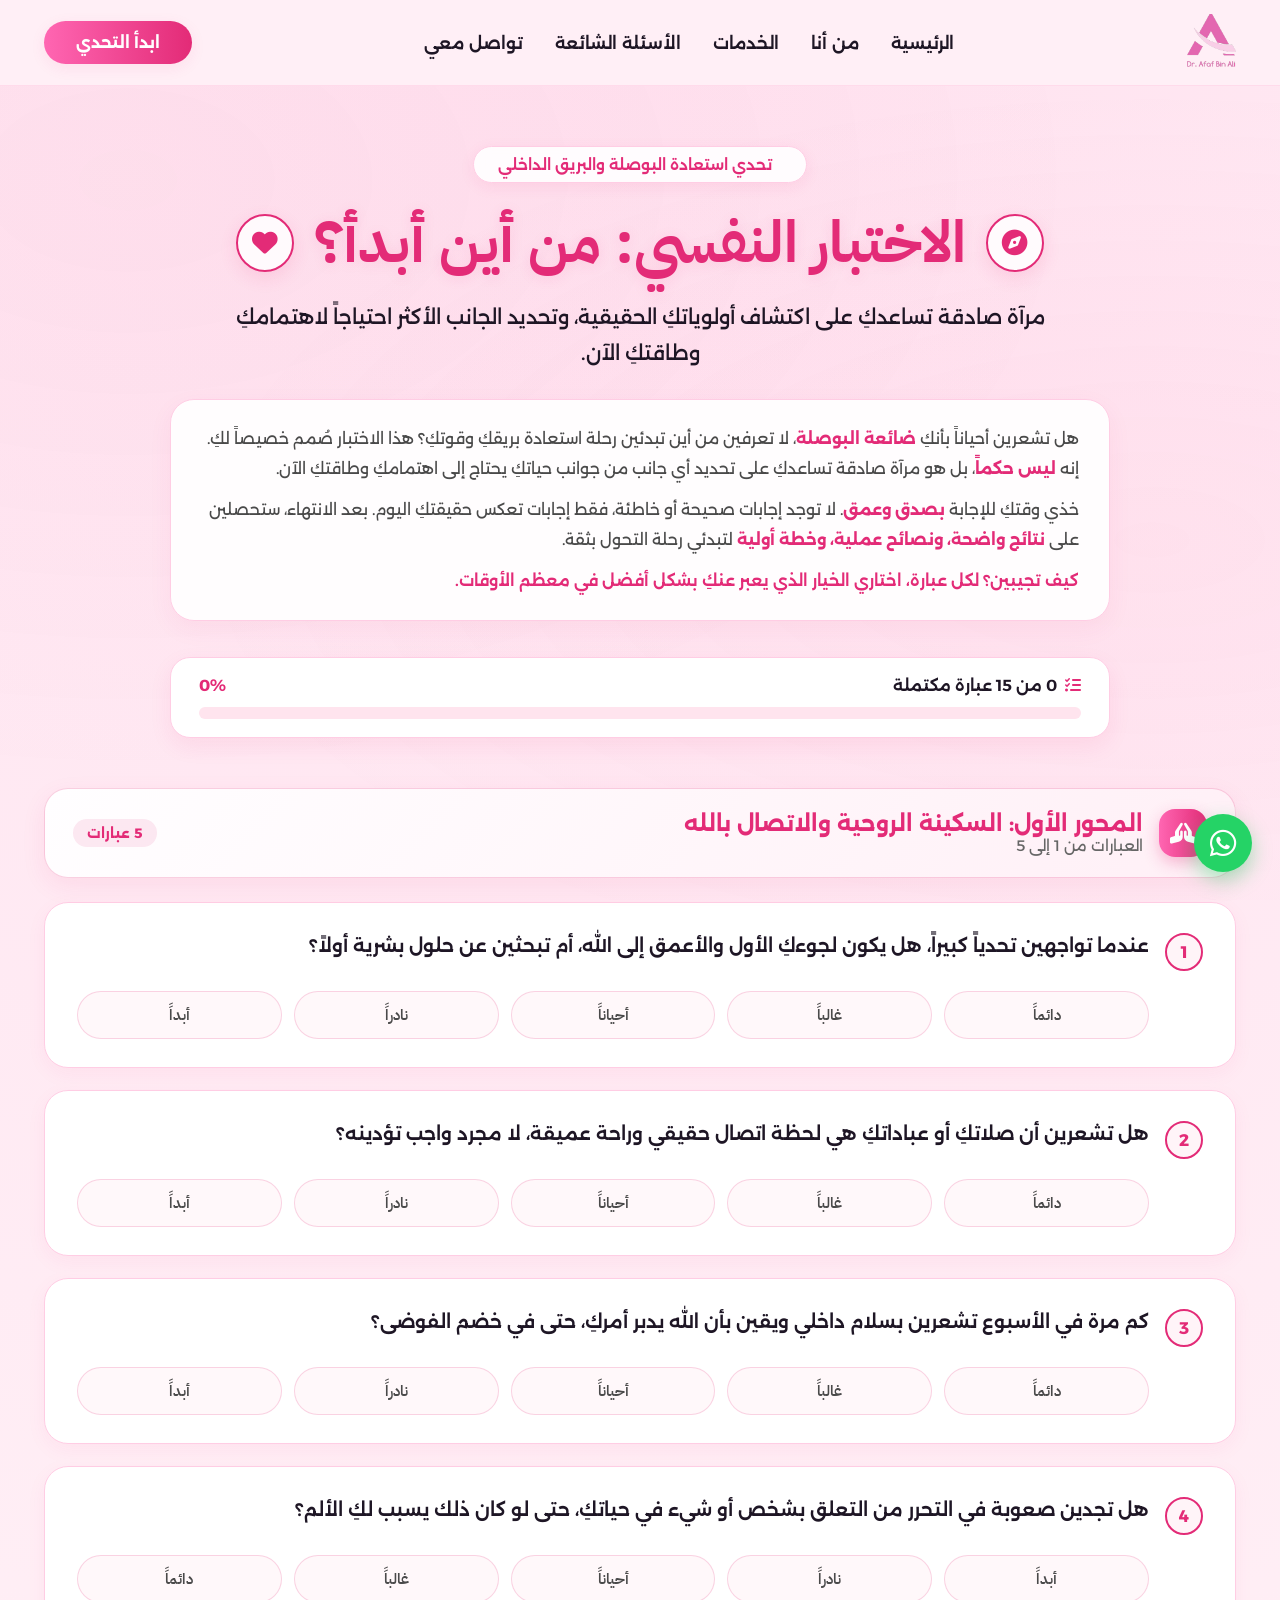
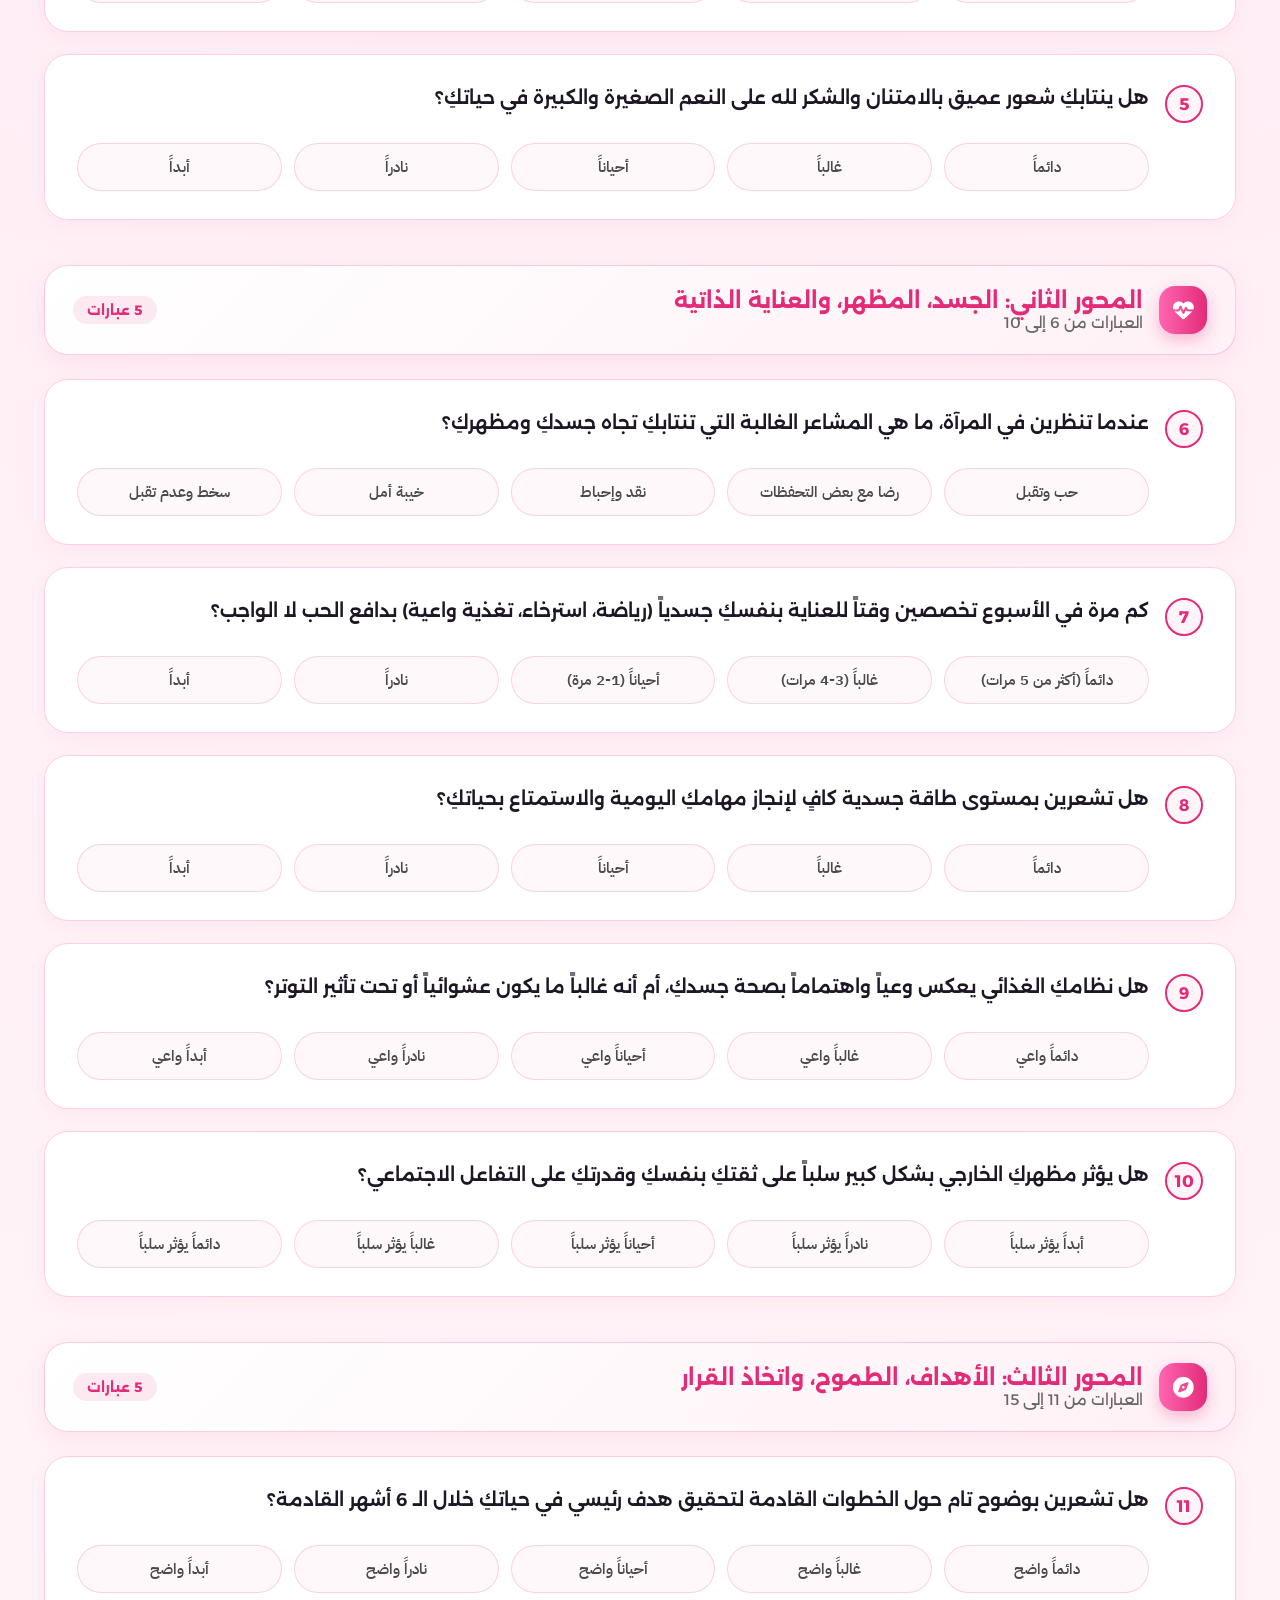
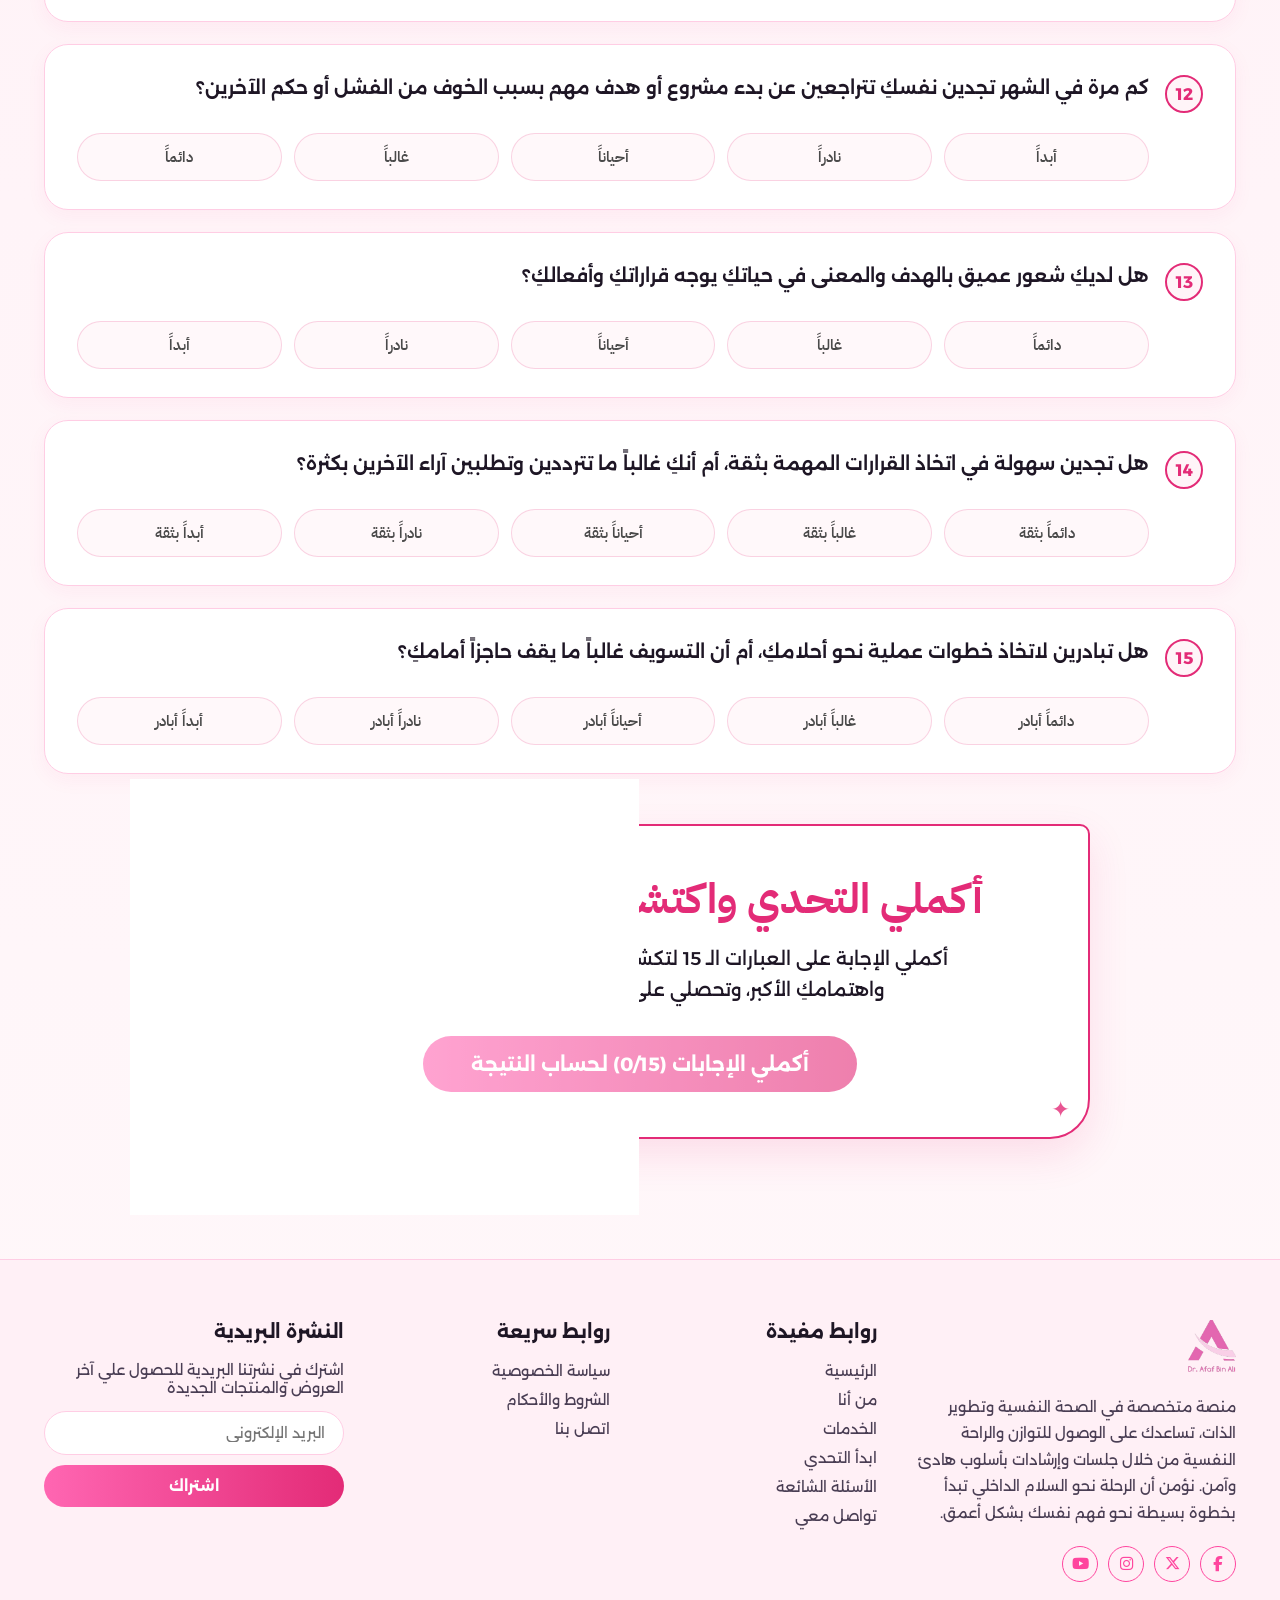
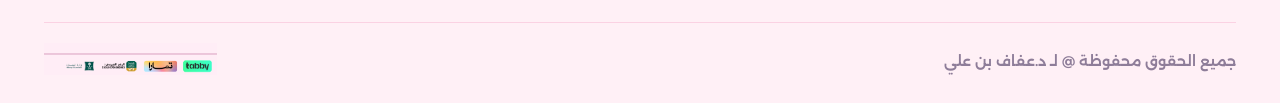
==== commit c02a1bef: "Update navbar links order, add Services & FAQ sections, and restore header CTA button" ====
--- a/challenge.html
+++ b/challenge.html
@@ -21,7 +21,7 @@
 <body class="challenge-body">
 
   <!-- ==================== HEADER / NAVBAR ==================== -->
-  <header class="header" id="header">
+  <header class="site-header" id="header">
     <div class="container">
       <nav class="navbar">
         
@@ -33,11 +33,11 @@
         <!-- Desktop Navigation Menu -->
         <ul class="nav-menu" id="navMenu">
           <li><a href="index.html#home" class="nav-link">الرئيسية</a></li>
-          <li><a href="challenge.html" class="nav-link active">التحدي</a></li>
-          <li><a href="index.html#about" class="nav-link">نبذة عنا</a></li>
-          <li><a href="index.html#courses" class="nav-link">الدورات</a></li>
-          <li><a href="index.html#blog" class="nav-link">المدونة</a></li>
-          <li><a href="index.html#contact" class="nav-link">اتصل بنا</a></li>
+          <li><a href="index.html#about" class="nav-link">من أنا</a></li>
+          <li><a href="index.html#services" class="nav-link">الخدمات</a></li>
+          <li><a href="index.html#faq" class="nav-link">الأسئلة الشائعة</a></li>
+          <li><a href="index.html#contact" class="nav-link">تواصل معي</a></li>
+          <li class="mobile-only-link"><a href="#assessmentSection" class="nav-link active">ابدأ التحدي</a></li>
         </ul>
 
         <!-- Header CTA Button -->
@@ -552,12 +552,12 @@
         <div class="footer-column">
           <h3 class="footer-heading">روابط مفيدة</h3>
           <ul class="footer-menu">
-            <li><a href="index.html#home">الصفحة الرئيسية</a></li>
-            <li><a href="challenge.html">صفحة التحدي</a></li>
-            <li><a href="index.html#contact">تواصل معنا</a></li>
-            <li><a href="index.html#about">نبذة عنا</a></li>
-            <li><a href="index.html#blog">المدونة</a></li>
-            <li><a href="index.html#contact">اتصل بنا</a></li>
+            <li><a href="index.html#home">الرئيسية</a></li>
+            <li><a href="index.html#about">من أنا</a></li>
+            <li><a href="index.html#services">الخدمات</a></li>
+            <li><a href="challenge.html">ابدأ التحدي</a></li>
+            <li><a href="index.html#faq">الأسئلة الشائعة</a></li>
+            <li><a href="index.html#contact">تواصل معي</a></li>
           </ul>
         </div>
 
--- a/index.css
+++ b/index.css
@@ -80,6 +80,10 @@
   align-items: center;
   gap: 32px;
   list-style: none;
+}
+
+.mobile-only-link {
+  display: none;
 }
 
 .nav-link {
@@ -703,6 +707,11 @@
     display: flex !important;
   }
 
+  .mobile-only-link {
+    display: block !important;
+    width: 100%;
+  }
+
   .nav-link {
     font-size: 1.15rem;
     text-align: center;
@@ -991,3 +1000,206 @@
     font-size: 0.92rem;
   }
 }
+
+/* ==================== SERVICES & FAQ SECTIONS ==================== */
+.services-section, .faq-section {
+  padding: 80px 0;
+  position: relative;
+}
+
+.services-section {
+  background: var(--white);
+  border-top: 1px solid var(--card-border);
+  border-bottom: 1px solid var(--card-border);
+}
+
+.faq-section {
+  background: radial-gradient(circle at 80% 20%, rgba(255, 192, 223, 0.35) 0%, rgba(255, 240, 246, 0) 70%);
+}
+
+.section-header {
+  max-width: 680px;
+  margin: 0 auto 50px auto;
+  text-align: center;
+}
+
+.section-subtitle-badge {
+  display: inline-block;
+  padding: 6px 18px;
+  background: var(--soft-pink-bg);
+  color: var(--primary-pink);
+  border: 1px solid var(--card-border);
+  border-radius: 99px;
+  font-size: 0.9rem;
+  font-weight: 700;
+  margin-bottom: 14px;
+}
+
+.section-title {
+  font-size: 2.5rem;
+  font-weight: 800;
+  color: var(--text-dark);
+  line-height: 1.3;
+  margin-bottom: 14px;
+}
+
+.section-title .pink-text {
+  color: var(--primary-pink);
+}
+
+.section-description {
+  font-size: 1.1rem;
+  color: var(--text-body);
+  line-height: 1.7;
+}
+
+.services-grid {
+  display: grid;
+  grid-template-columns: repeat(3, 1fr);
+  gap: 30px;
+}
+
+.service-card {
+  background: var(--white);
+  border: 2px solid var(--card-border);
+  border-radius: 24px;
+  padding: 36px 28px;
+  display: flex;
+  flex-direction: column;
+  align-items: flex-start;
+  text-align: right;
+  box-shadow: var(--shadow-sm);
+  transition: var(--transition);
+}
+
+.service-card:hover {
+  transform: translateY(-6px);
+  box-shadow: var(--shadow-md);
+  border-color: var(--bright-pink);
+}
+
+.service-card.feature-card {
+  background: linear-gradient(180deg, #FFFDFE 0%, #FFF0F6 100%);
+  border-color: var(--primary-pink);
+}
+
+.service-icon-wrap {
+  width: 60px;
+  height: 60px;
+  border-radius: 20px;
+  background: var(--soft-pink-bg);
+  border: 1px solid var(--card-border);
+  display: flex;
+  align-items: center;
+  justify-content: center;
+  font-size: 1.6rem;
+  color: var(--primary-pink);
+  margin-bottom: 22px;
+}
+
+.service-card-title {
+  font-size: 1.35rem;
+  font-weight: 700;
+  color: var(--text-dark);
+  margin-bottom: 12px;
+}
+
+.service-card-desc {
+  font-size: 0.98rem;
+  color: var(--text-body);
+  line-height: 1.7;
+  margin-bottom: 24px;
+  flex-grow: 1;
+}
+
+.service-link {
+  font-size: 0.98rem;
+  font-weight: 700;
+  color: var(--primary-pink);
+  display: inline-flex;
+  align-items: center;
+  gap: 8px;
+  transition: var(--transition);
+}
+
+.service-link:hover {
+  gap: 12px;
+  color: var(--bright-pink);
+}
+
+.btn-service-pink {
+  background: var(--btn-gradient);
+  color: var(--white) !important;
+  padding: 10px 22px;
+  border-radius: 99px;
+  box-shadow: var(--shadow-sm);
+}
+
+.btn-service-pink:hover {
+  box-shadow: var(--shadow-glow);
+}
+
+.faq-container {
+  max-width: 820px;
+  margin: 0 auto;
+  display: flex;
+  flex-direction: column;
+  gap: 16px;
+}
+
+.faq-item {
+  background: var(--white);
+  border: 2px solid var(--card-border);
+  border-radius: 20px;
+  padding: 20px 24px;
+  transition: var(--transition);
+  box-shadow: var(--shadow-sm);
+}
+
+.faq-item[open] {
+  border-color: var(--primary-pink);
+  box-shadow: var(--shadow-md);
+}
+
+.faq-question {
+  font-size: 1.15rem;
+  font-weight: 700;
+  color: var(--text-dark);
+  cursor: pointer;
+  display: flex;
+  align-items: center;
+  justify-content: space-between;
+  list-style: none;
+}
+
+.faq-question::-webkit-details-marker {
+  display: none;
+}
+
+.faq-icon {
+  color: var(--primary-pink);
+  font-size: 1.1rem;
+  transition: transform 0.3s ease;
+}
+
+.faq-item[open] .faq-icon {
+  transform: rotate(180deg);
+}
+
+.faq-answer {
+  margin-top: 14px;
+  padding-top: 14px;
+  border-top: 1px dashed var(--card-border);
+  font-size: 1rem;
+  color: var(--text-body);
+  line-height: 1.7;
+}
+
+@media (max-width: 992px) {
+  .services-grid {
+    grid-template-columns: 1fr;
+  }
+  .section-title {
+    font-size: 2rem;
+  }
+}
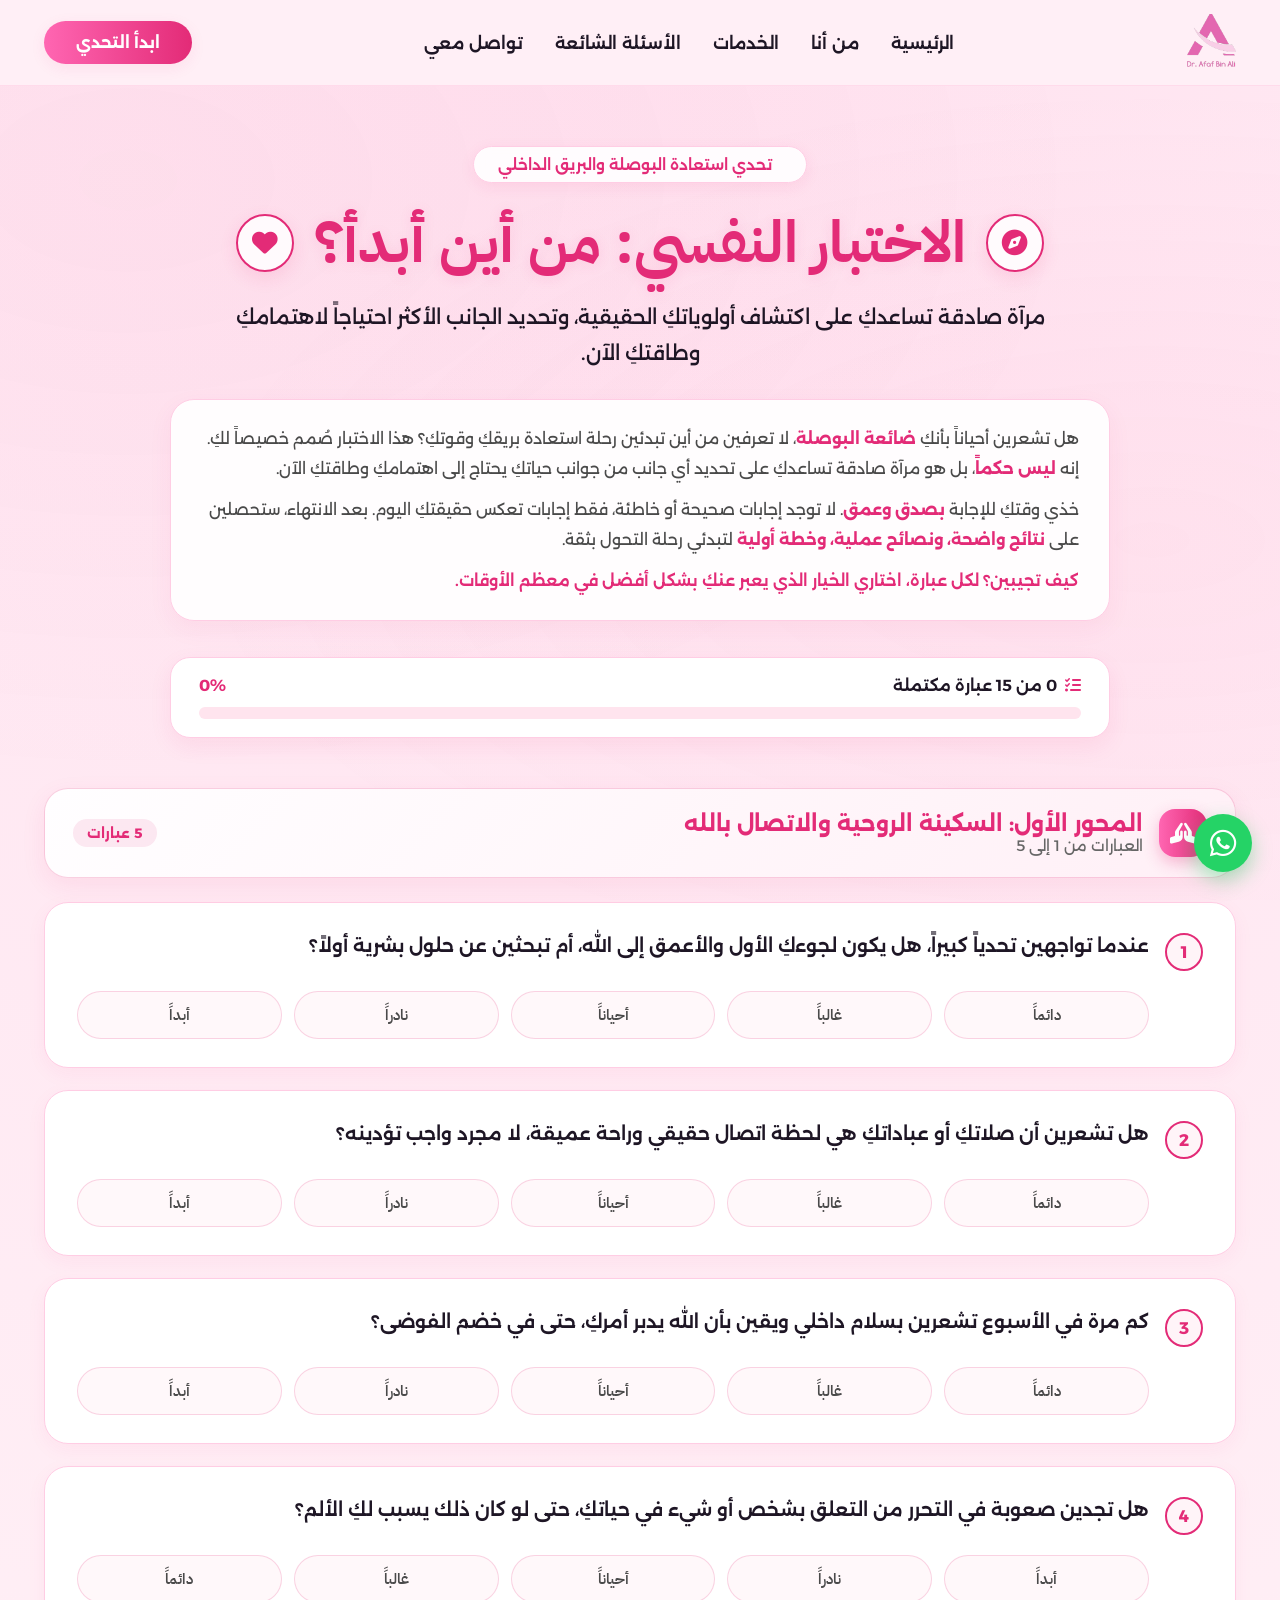
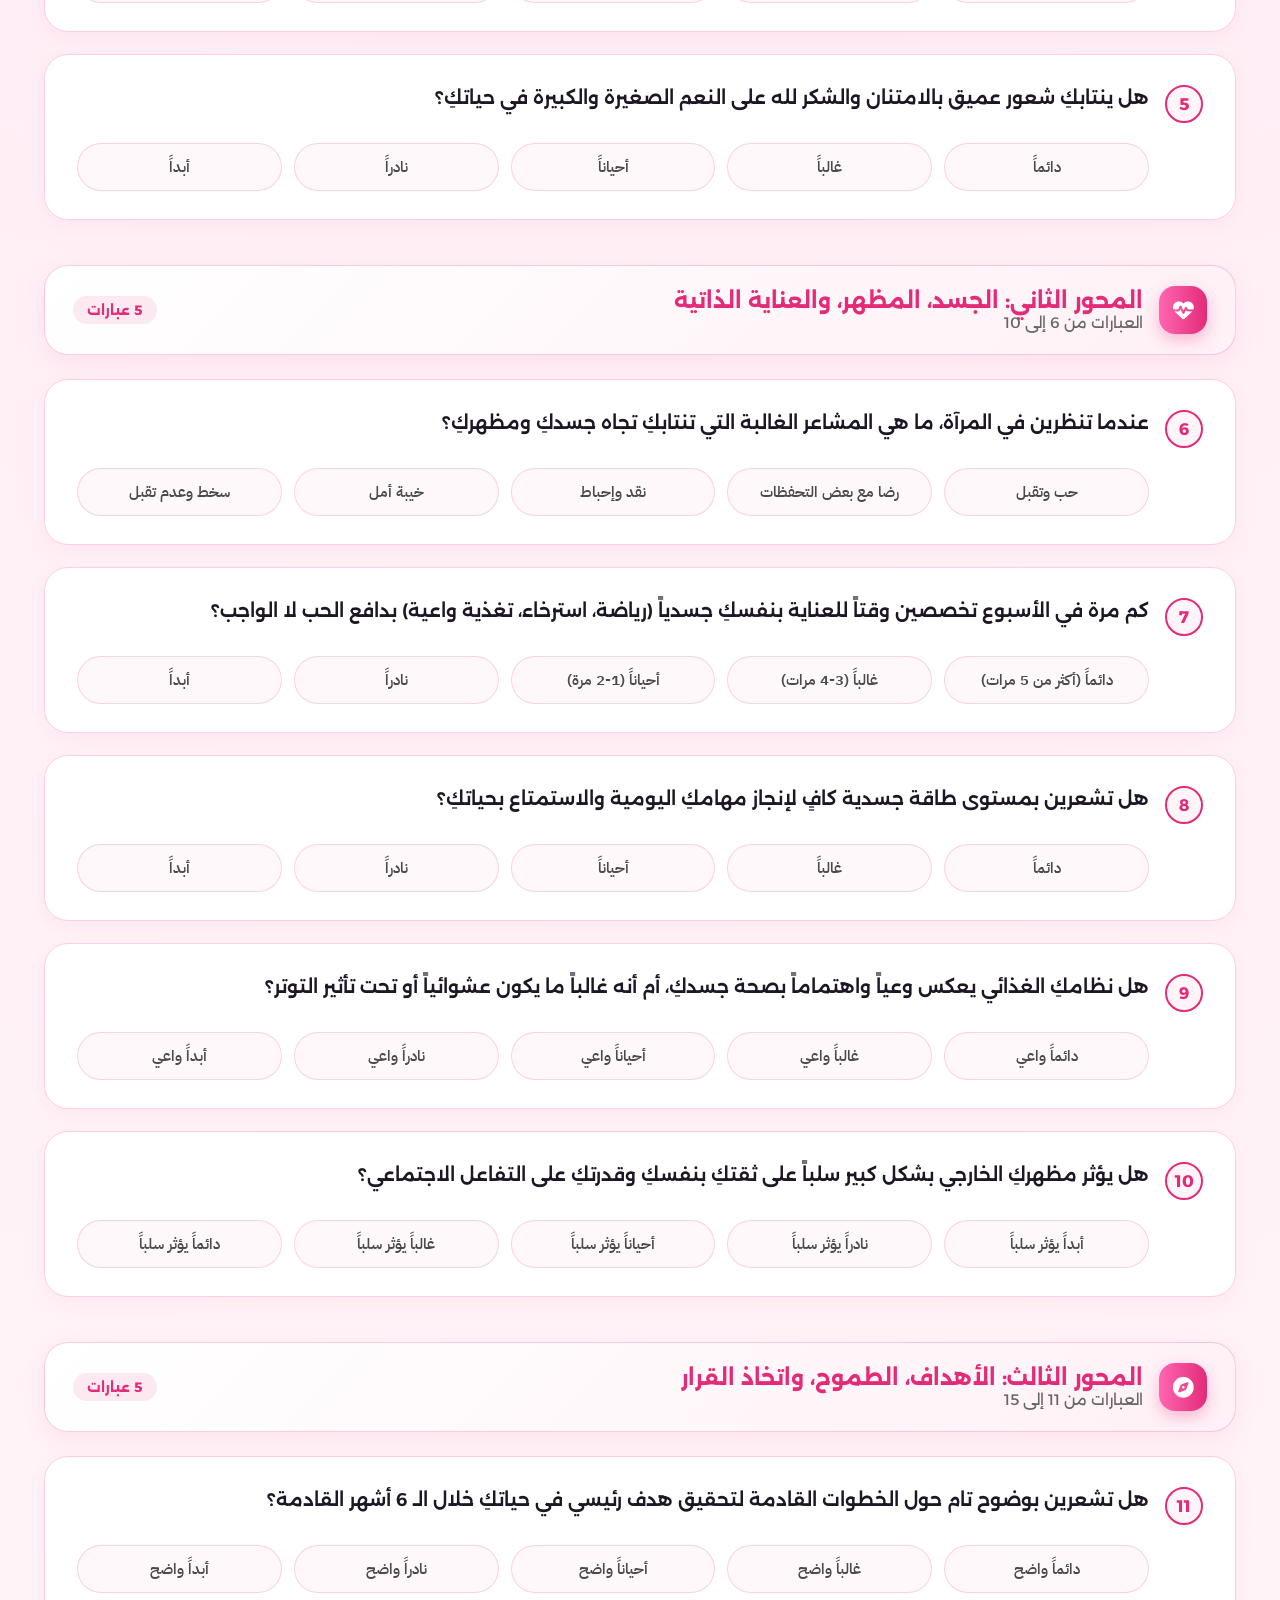
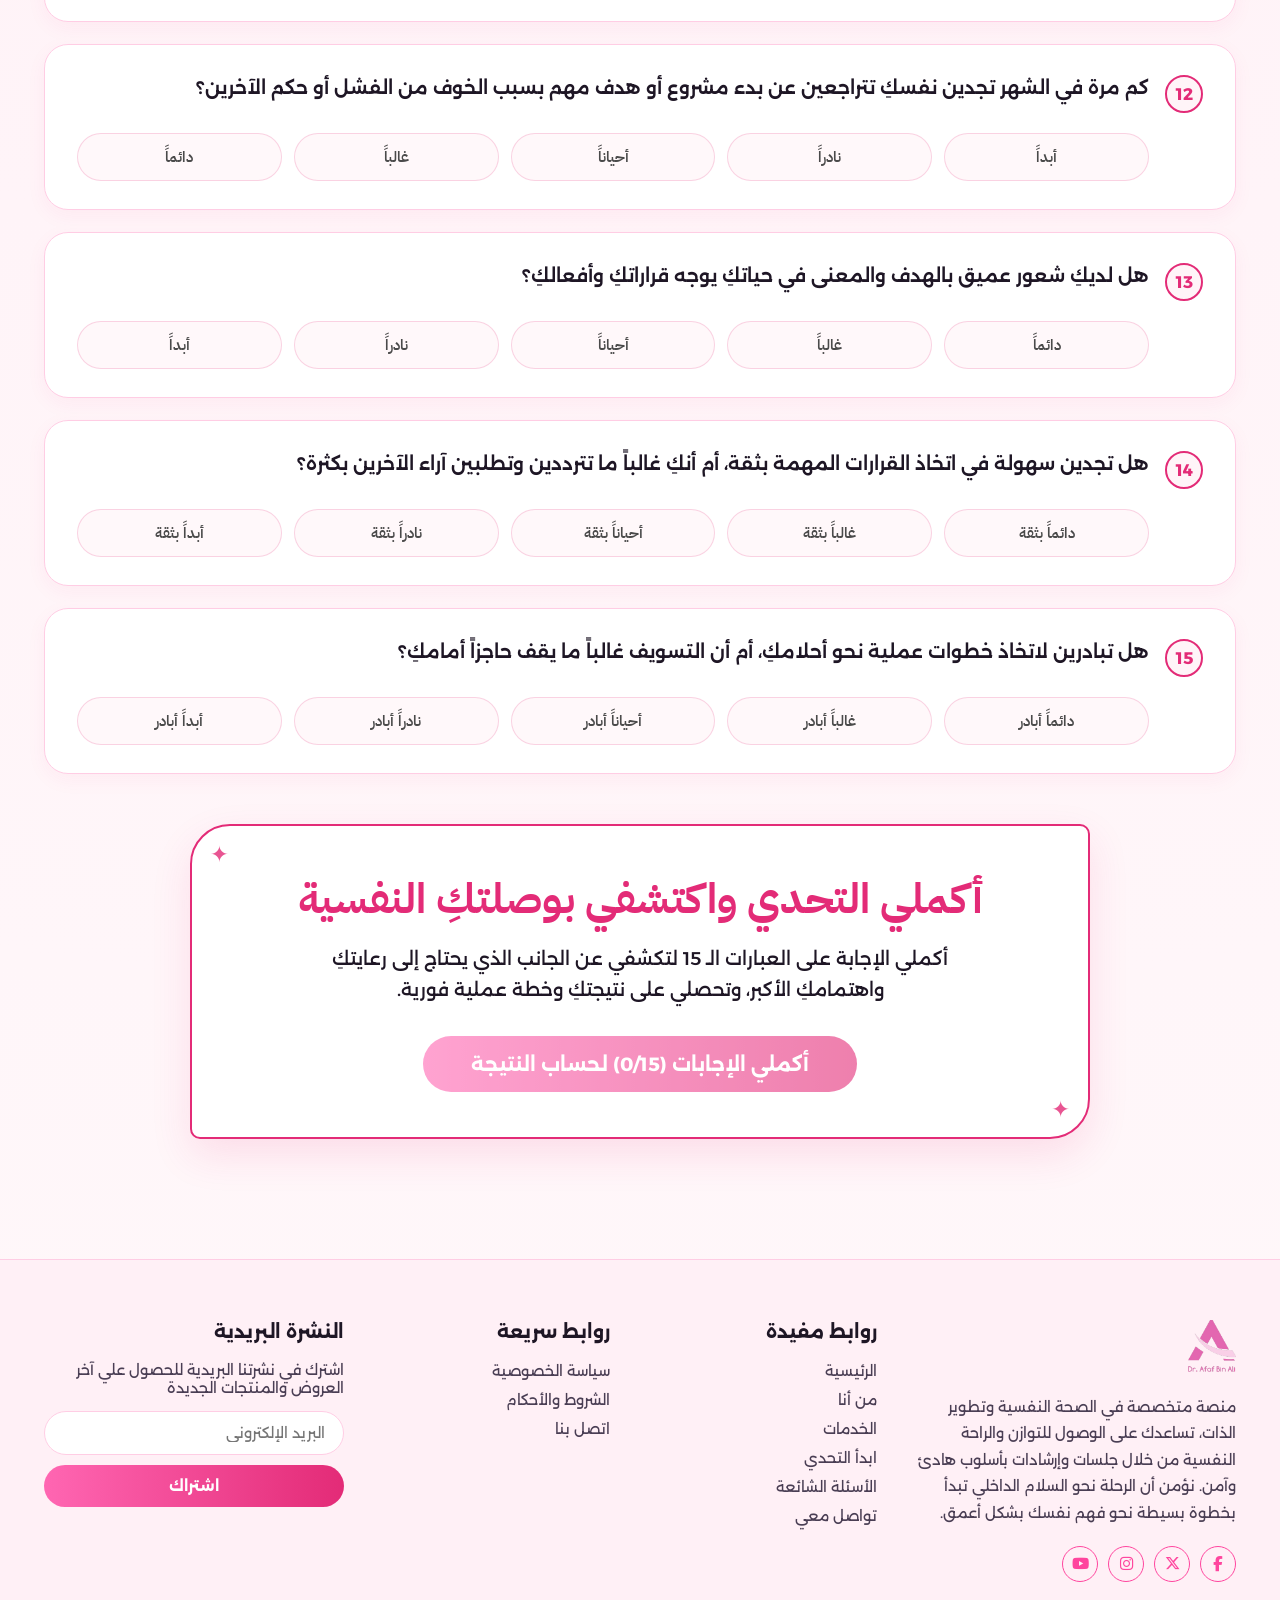
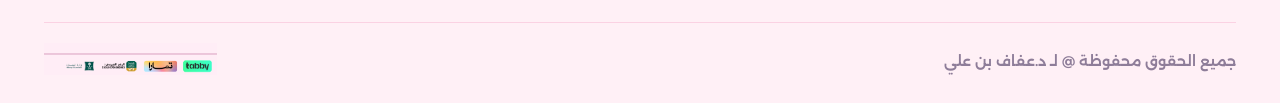
==== commit 5c0bff69: "Add About and Contact pages, design refinements, responsive features, and updated visual assets" ====
--- a/challenge.html
+++ b/challenge.html
@@ -33,11 +33,11 @@
         <!-- Desktop Navigation Menu -->
         <ul class="nav-menu" id="navMenu">
           <li><a href="index.html#home" class="nav-link">الرئيسية</a></li>
-          <li><a href="index.html#about" class="nav-link">من أنا</a></li>
+          <li><a href="about.html" class="nav-link">من أنا</a></li>
           <li><a href="index.html#services" class="nav-link">الخدمات</a></li>
           <li><a href="index.html#faq" class="nav-link">الأسئلة الشائعة</a></li>
-          <li><a href="index.html#contact" class="nav-link">تواصل معي</a></li>
-          <li class="mobile-only-link"><a href="#assessmentSection" class="nav-link active">ابدأ التحدي</a></li>
+          <li><a href="contact.html" class="nav-link">تواصل معي</a></li>
+          <li class="mobile-only-link"><a href="#assessmentSection" class="btn-pink-pill nav-link active">ابدأ التحدي</a></li>
         </ul>
 
         <!-- Header CTA Button -->
@@ -553,7 +553,7 @@
           <h3 class="footer-heading">روابط مفيدة</h3>
           <ul class="footer-menu">
             <li><a href="index.html#home">الرئيسية</a></li>
-            <li><a href="index.html#about">من أنا</a></li>
+            <li><a href="about.html">من أنا</a></li>
             <li><a href="index.html#services">الخدمات</a></li>
             <li><a href="challenge.html">ابدأ التحدي</a></li>
             <li><a href="index.html#faq">الأسئلة الشائعة</a></li>
--- a/index.css
+++ b/index.css
@@ -32,12 +32,14 @@
 
 html, body {
   width: 100%;
-  overflow-x: hidden;
+  overflow-x: clip;
   direction: rtl;
   scroll-behavior: smooth;
   font-family: var(--font-main);
   background-color: #FFF0F6;
   color: var(--text-dark);
+  margin: 0;
+  padding: 0;
 }
 
 a { text-decoration: none; color: inherit; transition: var(--transition); }
@@ -53,7 +55,9 @@
 
 /* ==================== SITE HEADER ==================== */
 .site-header {
-  position: relative;
+  position: -webkit-sticky;
+  position: sticky;
+  top: 0;
   width: 100%;
   z-index: 1000;
   background: rgba(255, 240, 246, 0.96);
@@ -620,10 +624,19 @@
 }
 
 @media (max-width: 992px) {
+  html, body {
+    padding-top: 0 !important;
+    margin-top: 0 !important;
+  }
+
   /* Navbar & Mobile Menu Drawer */
   .site-header {
+    position: -webkit-sticky !important;
+    position: sticky !important;
+    top: 0 !important;
     width: 100% !important;
     max-width: 100vw !important;
+    z-index: 1000 !important;
     box-sizing: border-box !important;
   }
 
@@ -688,6 +701,8 @@
     backdrop-filter: blur(20px);
     -webkit-backdrop-filter: blur(20px);
     flex-direction: column;
+    align-items: center !important;
+    text-align: center !important;
     padding: 24px;
     gap: 16px;
     border-bottom: 2px solid var(--card-border);
@@ -708,8 +723,35 @@
   }
 
   .mobile-only-link {
-    display: block !important;
-    width: 100%;
+    display: flex !important;
+    justify-content: center !important;
+    align-items: center !important;
+    width: 100% !important;
+    margin-top: 8px !important;
+    padding-top: 4px !important;
+  }
+
+  .mobile-only-link .btn-pink-pill,
+  .mobile-only-link a {
+    display: inline-flex !important;
+    align-items: center !important;
+    justify-content: center !important;
+    width: auto !important;
+    min-width: 200px !important;
+    padding: 12px 36px !important;
+    font-size: 1.05rem !important;
+    font-weight: 700 !important;
+    border-radius: 999px !important;
+    background: var(--btn-gradient) !important;
+    color: #ffffff !important;
+    box-shadow: 0 6px 20px rgba(227, 43, 119, 0.35) !important;
+    text-decoration: none !important;
+    text-align: center !important;
+    transition: all 0.3s ease !important;
+  }
+
+  .btn-pink-pill::after {
+    display: none !important;
   }
 
   .nav-link {
@@ -744,7 +786,7 @@
     margin: 0 0 16px 0;
     padding: 0;
     line-height: 0;
-    overflow: hidden;
+    overflow: visible !important;
   }
 
   .hero-mobile-img {
@@ -1203,3 +1245,254 @@
     font-size: 2rem;
   }
 }
+
+/* ==========================================================================
+   ABOUT US PAGE (نبذة عنا) - EXACT PDF STYLING
+   ========================================================================== */
+
+.about-page-main {
+  background-color: #FFF0F6;
+  background-image: 
+    radial-gradient(circle at 10% 20%, rgba(255, 102, 178, 0.07) 0%, transparent 40%),
+    radial-gradient(circle at 90% 70%, rgba(227, 43, 119, 0.06) 0%, transparent 50%);
+  padding-bottom: 70px;
+}
+
+/* 1. HERO SECTION */
+.about-hero-section {
+  padding: 60px 0 35px 0;
+  text-align: center;
+}
+
+.about-hero-title {
+  font-family: 'IBM Plex Sans Arabic', 'Alexandria', sans-serif;
+  font-weight: 700;
+  font-size: clamp(2.8rem, 6vw, 4.5rem);
+  color: #C72E6F;
+  letter-spacing: -0.5px;
+  margin-bottom: 20px;
+  text-shadow: 0 2px 10px rgba(227, 43, 119, 0.1);
+}
+
+.about-hero-subtitle {
+  max-width: 820px;
+  margin: 0 auto;
+  font-size: clamp(1.05rem, 1.8vw, 1.25rem);
+  font-weight: 500;
+  color: #3A2C40;
+  line-height: 1.85;
+}
+
+/* 2. INTEGRATIVE QUOTE BANNER BOX */
+.about-quote-section {
+  padding: 25px 0 45px 0;
+}
+
+.about-quote-box {
+  background: #FFFFFF;
+  border: 1.5px solid #FFCDE4;
+  border-radius: 28px;
+  padding: 35px 45px;
+  box-shadow: 0 10px 35px rgba(227, 43, 119, 0.06);
+  display: flex;
+  align-items: center;
+  justify-content: space-between;
+  gap: 30px;
+  position: relative;
+  overflow: hidden;
+}
+
+.quote-decor-icon {
+  width: 70px;
+  height: 70px;
+  flex-shrink: 0;
+  display: flex;
+  align-items: center;
+  justify-content: center;
+  opacity: 0.85;
+}
+
+.quote-decor-icon svg {
+  width: 100%;
+  height: 100%;
+}
+
+.quote-text-content {
+  flex-grow: 1;
+  text-align: center;
+  font-size: clamp(1.08rem, 1.8vw, 1.25rem);
+  font-weight: 700;
+  color: #2C1E36;
+  line-height: 1.9;
+}
+
+.quote-highlight {
+  color: #C72E6F;
+}
+
+/* 3. ABOUT DR. AFAF BEN ALI SECTION */
+.about-bio-section {
+  padding: 40px 0;
+}
+
+.about-bio-grid {
+  display: grid;
+  grid-template-columns: 1.15fr 0.85fr;
+  gap: 50px;
+  align-items: center;
+}
+
+.about-bio-content {
+  display: flex;
+  flex-direction: column;
+  align-items: flex-start;
+}
+
+.bio-title-badge {
+  display: inline-block;
+  background: #FDEAF2;
+  color: #C72E6F;
+  font-size: 1.45rem;
+  font-weight: 800;
+  padding: 10px 32px;
+  border-radius: 999px;
+  margin-bottom: 32px;
+  box-shadow: 0 4px 15px rgba(227, 43, 119, 0.08);
+}
+
+.bio-bullets-list {
+  list-style: none;
+  display: flex;
+  flex-direction: column;
+  gap: 24px;
+}
+
+.bio-bullet-item {
+  display: flex;
+  align-items: flex-start;
+  gap: 16px;
+}
+
+.bio-bullet-square {
+  width: 14px;
+  height: 14px;
+  background-color: #C72E6F;
+  border-radius: 3px;
+  flex-shrink: 0;
+  margin-top: 10px;
+}
+
+.bio-bullet-text {
+  font-size: clamp(1.05rem, 1.7vw, 1.2rem);
+  font-weight: 700;
+  color: #3A2C40;
+  line-height: 1.9;
+}
+
+.about-bio-visual {
+  display: flex;
+  justify-content: center;
+  align-items: center;
+  position: relative;
+}
+
+.bio-person-img {
+  width: 100%;
+  max-width: 480px;
+  height: auto;
+  object-fit: contain;
+  filter: drop-shadow(0 15px 35px rgba(227, 43, 119, 0.12));
+}
+
+/* 4. THREE VALUE CARDS (MISSION, VISION, PASSION) */
+.about-values-section {
+  padding: 40px 0 60px 0;
+}
+
+.about-values-grid {
+  display: grid;
+  grid-template-columns: repeat(3, 1fr);
+  gap: 28px;
+}
+
+.value-card {
+  background: #FFFFFF;
+  border: 1.5px solid #FFCDE4;
+  border-radius: 24px;
+  padding: 40px 28px;
+  text-align: center;
+  box-shadow: 0 10px 30px rgba(227, 43, 119, 0.05);
+  transition: all 0.35s cubic-bezier(0.16, 1, 0.3, 1);
+  display: flex;
+  flex-direction: column;
+  align-items: center;
+}
+
+.value-card:hover {
+  transform: translateY(-8px);
+  box-shadow: 0 20px 45px rgba(227, 43, 119, 0.14);
+  border-color: #FF459E;
+}
+
+.value-icon-circle {
+  width: 68px;
+  height: 68px;
+  background: #FFF0F6;
+  border: 1px solid #FFCDE4;
+  border-radius: 50%;
+  display: flex;
+  align-items: center;
+  justify-content: center;
+  margin-bottom: 22px;
+  color: #C72E6F;
+  font-size: 1.8rem;
+}
+
+.value-card-title {
+  font-size: 1.45rem;
+  font-weight: 800;
+  color: #C72E6F;
+  margin-bottom: 16px;
+}
+
+.value-card-desc {
+  font-size: 0.98rem;
+  font-weight: 500;
+  color: #4A3E54;
+  line-height: 1.85;
+}
+
+/* RESPONSIVE MEDIA QUERIES FOR ABOUT PAGE */
+@media (max-width: 992px) {
+  .about-bio-grid {
+    grid-template-columns: 1fr;
+    gap: 32px;
+  }
+
+  .about-bio-visual {
+    order: 1; /* PHOTO FIRST ON MOBILE */
+  }
+
+  .about-bio-content {
+    order: 2; /* TEXT CONTENT SECOND ON MOBILE */
+  }
+
+  .bio-person-img {
+    max-width: 360px;
+    margin: 0 auto;
+  }
+
+  .about-values-grid {
+    grid-template-columns: 1fr;
+    gap: 24px;
+  }
+
+  .about-quote-box {
+    padding: 28px 20px;
+  }
+
+  .quote-decor-icon {
+    display: none;
+  }
+}
+
